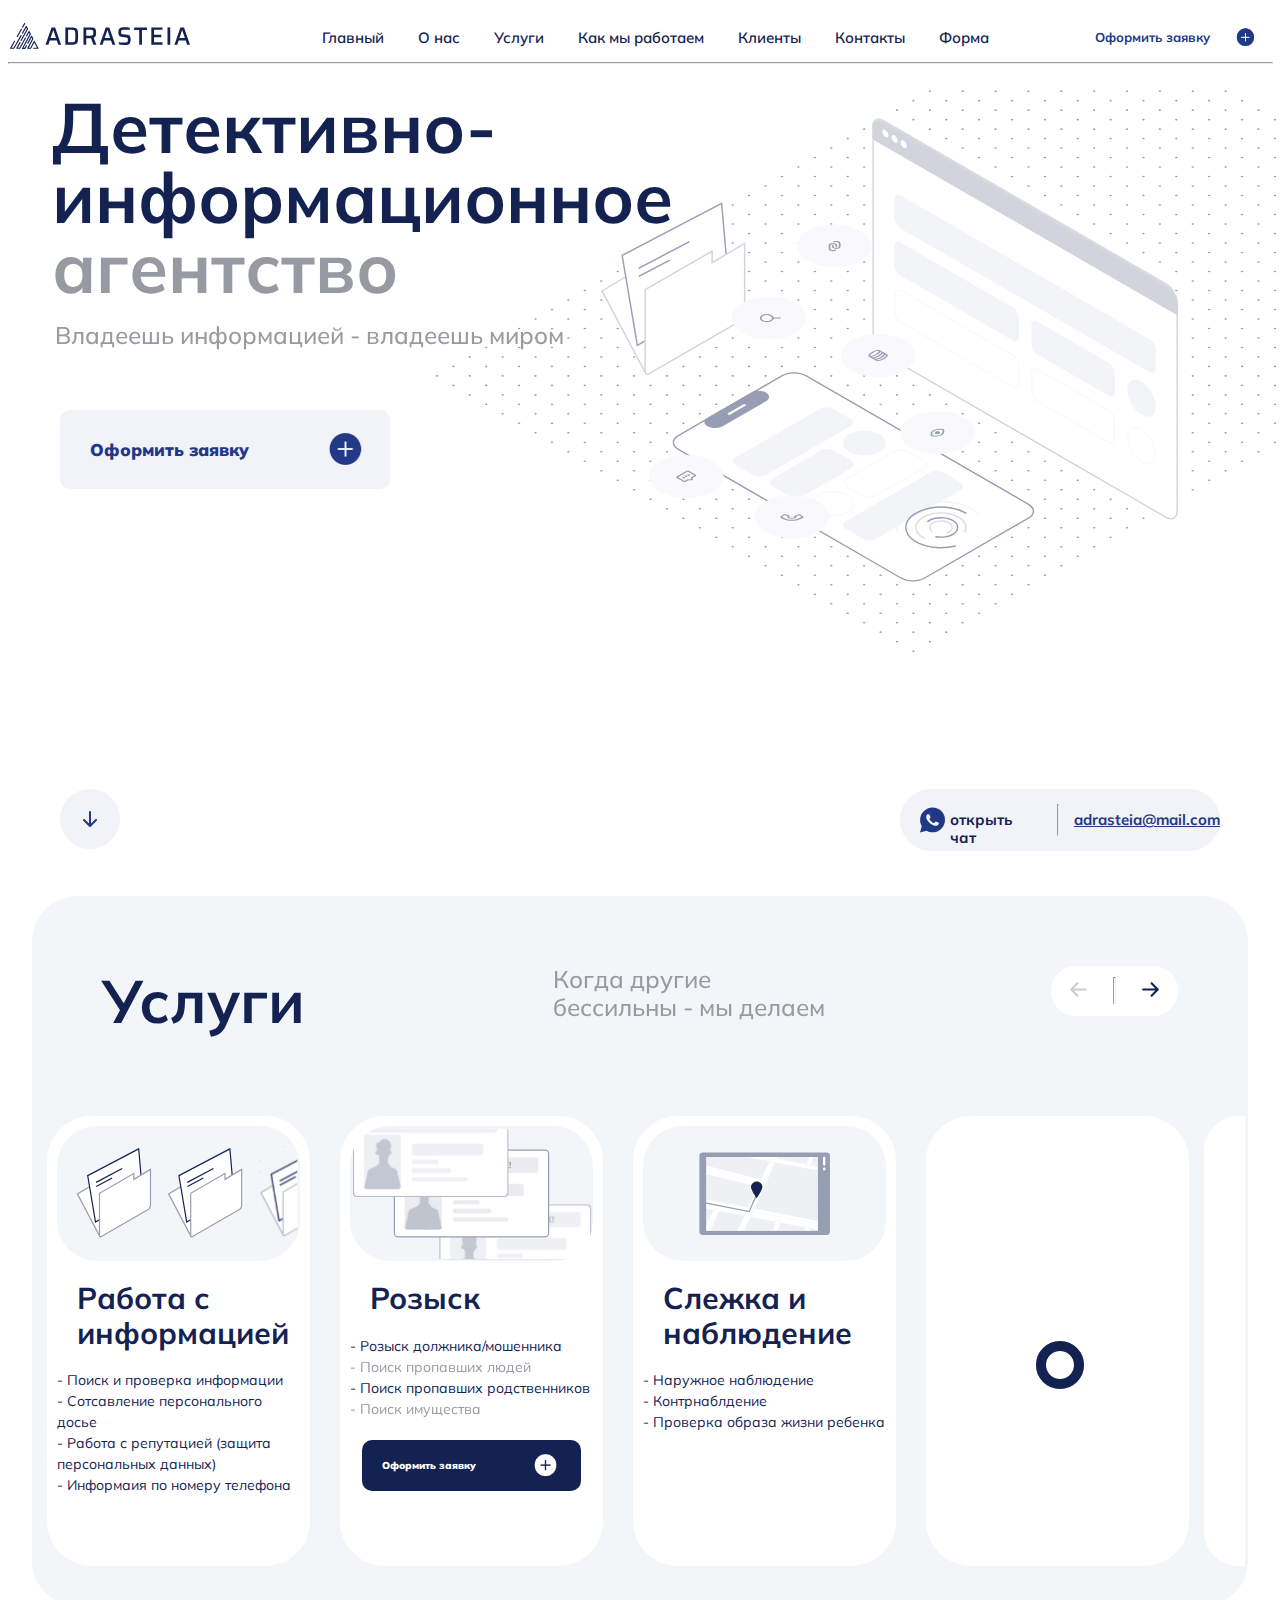
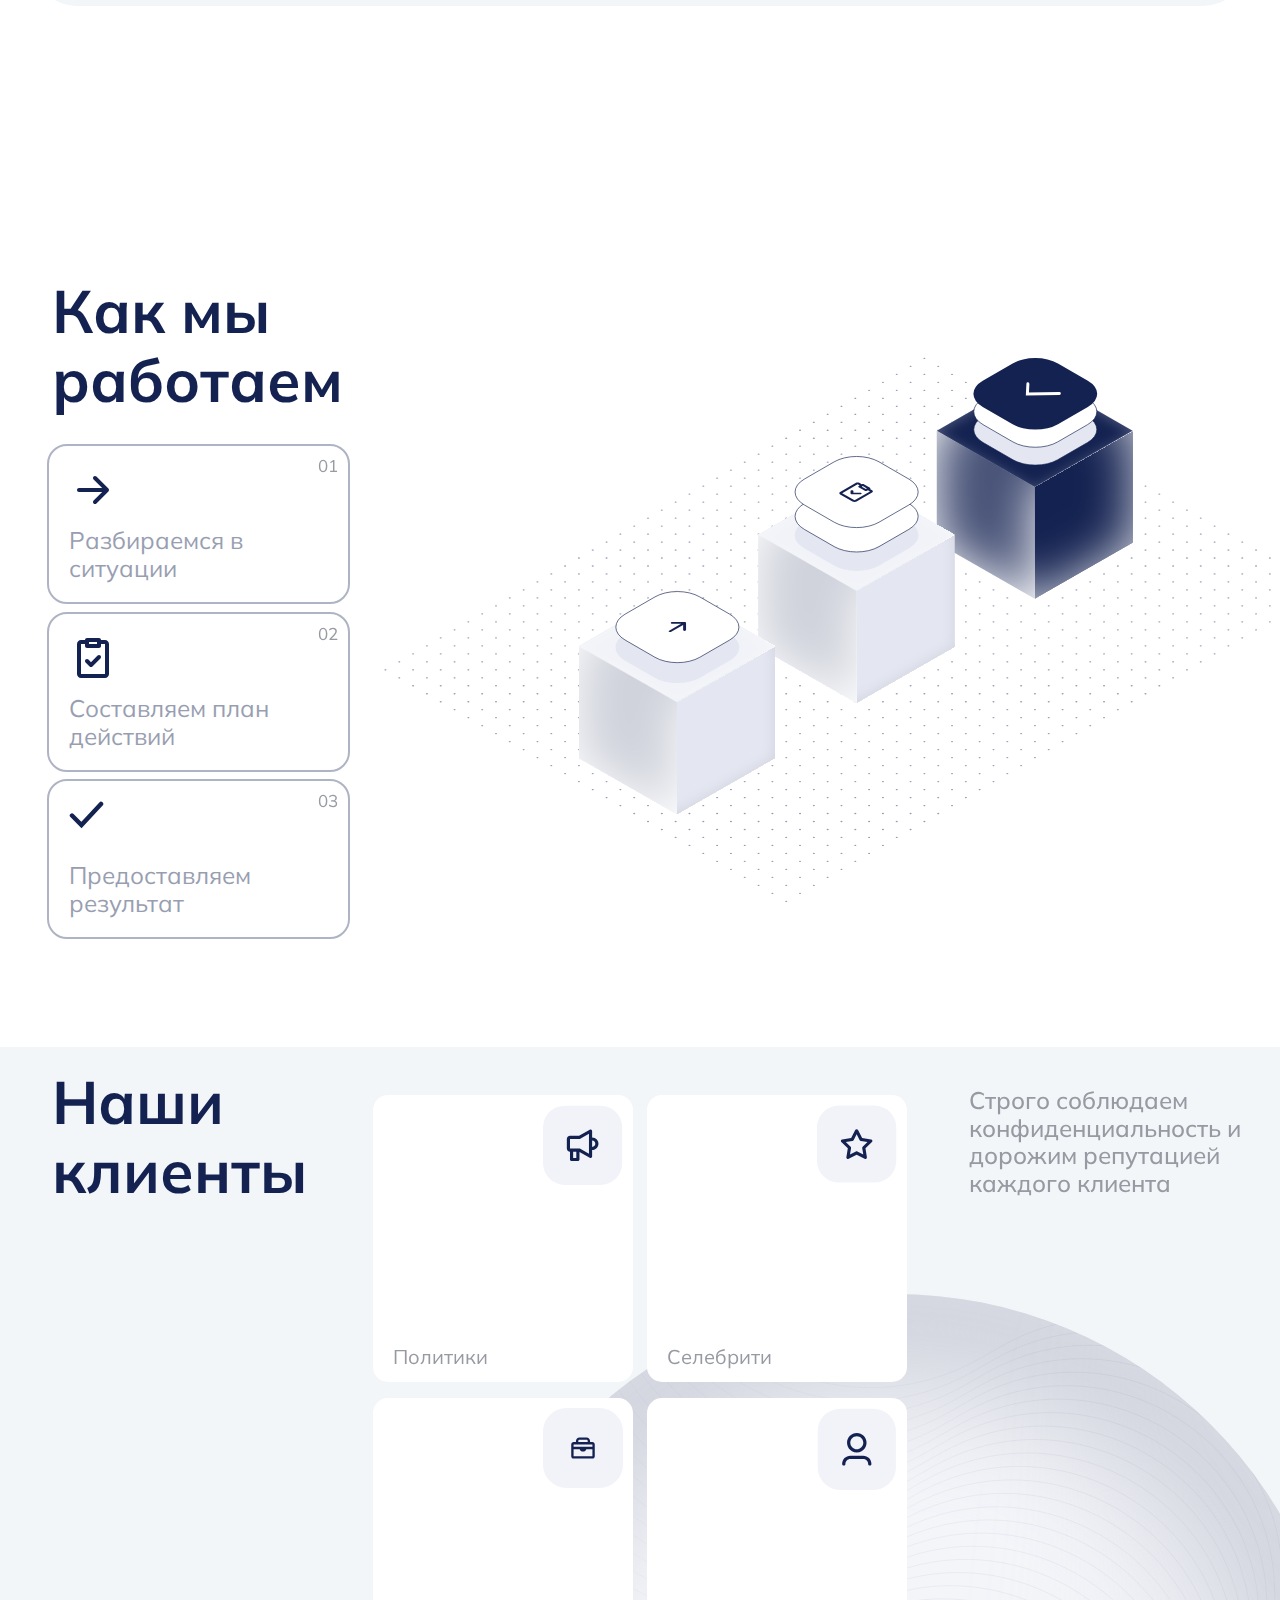
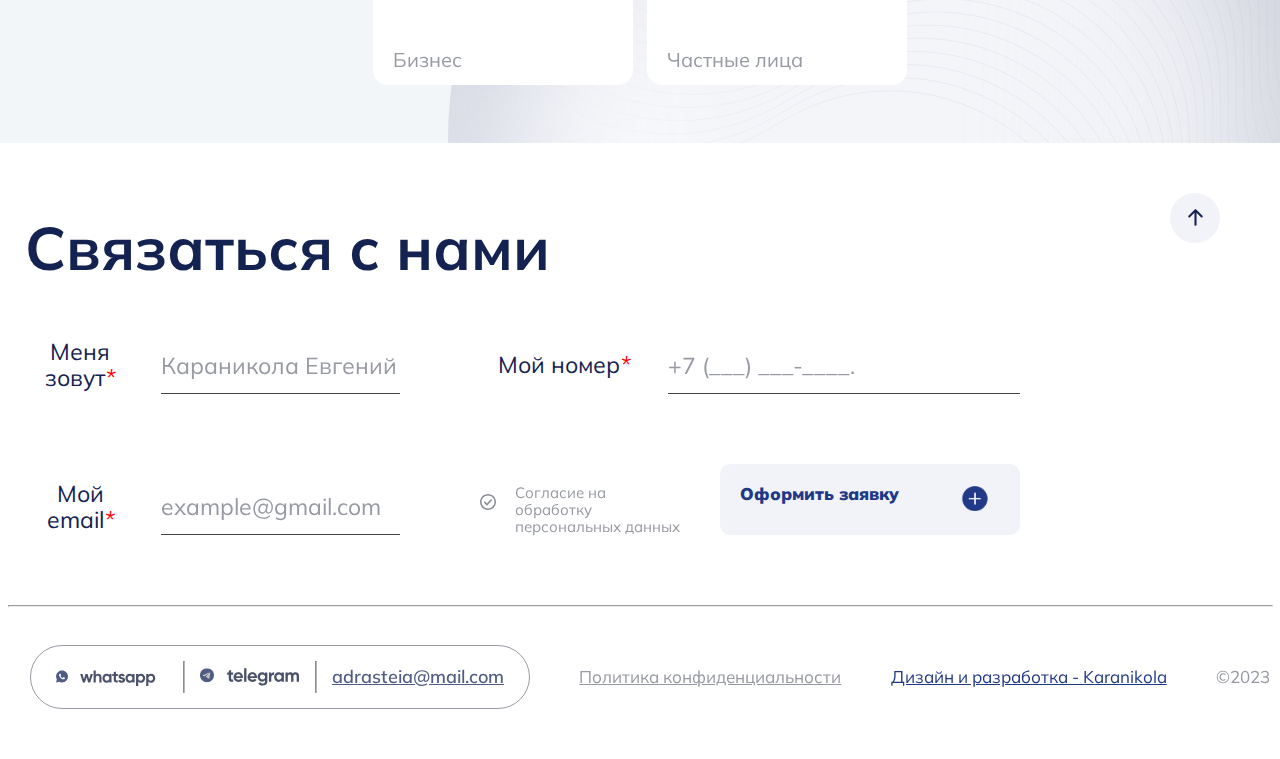
==== index.html @ 261d1d7c "Добавлена контрастность" ====
<!DOCTYPE html>
<html lang="ru">

<head>
    <meta charset="UTF-8">
    <meta name="viewport" content="width=device-width, initial-scale=1.0">
    <link rel="preconnect" href="https://fonts.googleapis.com">
    <link rel="preconnect" href="https://fonts.gstatic.com" crossorigin>
    <link href="https://fonts.googleapis.com/css2?family=Montserrat&family=Mulish:wght@200;400&display=swap"
        rel="stylesheet">
    <link rel="stylesheet" href="css/normalize.css">
    <link rel="stylesheet" href="css/style.css">
    <title>Document</title>
</head>

<body>
    <header id="start">
        <a href="#" class="logo-a sr-only" target="_blank"><img class="logo" src="/Images/Logotip.svg" alt="Logotip"> </a>
        <nav class="hede-href-displ">
            <a class="head-href" href="index.html">Главный</a>
            <a class="head-href" href="#Glavn">О нас</a>
            <a class="head-href" href="#Uslugi">Услуги</a>
            <a class="head-href" href="#How-work">Как мы работаем</a>
            <a class="head-href" href="#Clients">Клиенты</a>
            <a class="head-href" href="#Contact">Контакты</a>
            <a class="head-href" href="form.html">Форма</a>
        </nav>
        <button class="button-settings sr-only"> <img src="/Images/Settings.png" alt="Setting Button"> </button>
        <div class="div-button-set">
            <p class="text-button-set">Оформить заявку</p>
            <button class="button-font-nonebox-1-set sr-only"></button>
        </div>
    </header>
    <hr>
    <main>
        <section class="sect1" id="Glavn">
            <div class="wrapper">
                <h1>
                    <span class="blue-text">Детективно-информационное</span>
                    <span class="gray-text">агентство</span>
                </h1>
                <p class="text-p-head" id="sect1-p-head">Владеешь информацией - владеешь миром</p>
                <div class="div-button-Pc">
                    <p class="text-button-Pc">Оформить заявку</p>
                    <button class="button-font-nonebox-1-Pc"></button>
                </div>
            </div>

            <div class="bg-img-sect1">
                <img src="/Images/BG_Sect1.svg" alt="Background image for mobile">
            </div>

            <div class="div-button">
                <p class="text-button">Оформить заявку</p>
                <button class="button-font-nonebox-1"></button>
            </div>
            <div class="bottom-of-sect1">
                <nav>
                    <a class="arrow sr-only" href="#end"></a>
                </nav>

                <div class="whatsapp sr-only">
                    <img src="/Images/WhatsApp.svg" alt="WhatsApp">
                    <a href="#" class="chat">открыть чат</a>
                    <hr class="whatsapp-hr">
                    <a href="#" class="email">adrasteia@mail.com</a>
                </div>
            </div>
        </section>
        <section class="sect-uslugi" id="Uslugi">
            <div class="wrapper">
                <div class="all-uslugs">
                    <div class="uslugi-header">
                        <h2>Услуги</h2>
                        <p class="text-p-head uslug-text">Когда другие бессильны - мы делаем</p>
                        <div class="left-right-button">
                            <button class="sr-only">
                                <img src="/Images/arrow-left.svg" alt="Arrow for navigation">
                            </button>
                            <hr class="lr-hr">
                            <button class="sr-only">
                                <img src="/Images/arrow-right.svg" alt="Arrow for navigation">
                            </button>
                        </div>
                    </div>
                    <div class="uslug-buttons">
                        <button class="button-font">
                            Работа с информацией
                        </button>
                        <button class="button-font">
                            Розыск
                        </button>
                        <button class="button-font slezh">
                            Слежка и наблюдение
                        </button>
                        <button class="button-font razved">
                            Бизнес разведка
                        </button>
                    </div>
                    <ul class="uslugi-ul">
                        <li>
                            <div class="uslugi" id="uslug-inf">
                                <img class="uslugs-image-1" src="/Images/Work-with-inf.svg" alt="Information">
                                <h3>
                                    Работа с информацией
                                </h3>
                                <ul class="text-uslugi">
                                    <li>Поиск и проверка информации</li>
                                    <li>Сотсавление персонального досье</li>
                                    <li>Работа с репутацией (защита персональных данных)</li>
                                    <li>Информаия по номеру телефона</li>
                                </ul>
                                <div class="div-button-uslug">
                                    <p class="text-button-box">Оформить заявку</p>
                                    <button class="button-font-box"></button>
                                </div>
                            </div>
                        </li>
                        <li>
                            <div class="uslugi" id="uslug-roz">
                                <img class="uslugs-image-2" src="/Images/Rozisk.svg" alt="Rozisk">
                                <h3>
                                    Розыск
                                </h3>
                                <ul class="text-uslugi">
                                    <li>Розыск должника/мошенника</li>
                                    <li>Поиск пропавших людей</li>
                                    <li>Поиск пропавших родственников</li>
                                    <li>Поиск имущества</li>
                                </ul>
                                <div class="div-button-uslug">
                                    <p class="text-button-box">Оформить заявку</p>
                                    <button class="button-font-box"></button>
                                </div>
                            </div>
                        </li>
                        <li>
                            <div class="uslugi" id="uslug-slezh">
                                <img class="uslugs-image-3" src="/Images/Slezhka.svg" alt="Slezhka">
                                <h3>
                                    Слежка и наблюдение
                                </h3>
                                <ul class="text-uslugi">
                                    <li>Наружное наблюдение</li>
                                    <li>Контрнаблдение</li>
                                    <li>Проверка образа жизни ребенка</li>
                                </ul>
                                <div class="div-button-uslug">
                                    <p class="text-button-box">Оформить заявку</p>
                                    <button class="button-font-box sr-only"></button>
                                </div>
                            </div>
                        </li>
                        <li>
                            <div class="uslugi" id="uslug-business">
                                <span class="loader"></span>
                                <div class="business">
                                    <img class="uslugs-image-4" src="/Images/Razved.svg" alt="Razvedka">
                                    <h3>
                                        Бизнес разведка
                                    </h3>
                                    <ul class="text-uslugi">
                                        <li>Проверка контрагентов</li>
                                        <li>Досье на компанию</li>
                                        <li>Внештатная служба безопасности</li>
                                        <li>Корпоративное расследование</li>
                                    </ul>
                                    <div class="div-button-uslug">
                                        <p class="text-button-box">Оформить заявку</p>
                                        <button class="button-font-box sr-only"></button>
                                    </div>
                                </div>

                            </div>
                        </li>
                        <li>
                            <div>
                                <img class="zaglushka-uslugi" src="/Images/Заглушка_Услуги.png" alt="Zaglushka">
                            </div>
                        </li>
                    </ul>
                </div>
            </div>
        </section>
        <section class="sect-how-work" id="How-work">
            <div class="Pc-how-work">
                <h2>Как мы работаем</h2>
                <div class="spisok">
                    <ol>
                        <li>
                            <img class="how-work-images" src="/Images/Situation.svg" alt="First from How we work">
                            <img class="how-work-images-Pc" src="/Images/arrow-right-howwork.svg" alt="1">
                            <p class="how-work-text">Разбираемся в ситуации</p>
                            <p class="how-work-number">01</p>
                        </li>
                        <li>
                            <img class="how-work-images" src="/Images/Actions.svg" alt="Second from How we work">
                            <img class="how-work-images-Pc" src="/Images/clipboard-check.svg" alt="2">
                            <p class="how-work-text">Составляем план действий</p>
                            <p class="how-work-number">02</p>
                        </li>
                        <li>
                            <img class="how-work-images" src="/Images/Result.svg" alt="Third from How we work">
                            <img class="how-work-images-Pc" src="/Images/attachment.svg" alt="3">
                            <p class="how-work-text">Предоставляем результат</p>
                            <p class="how-work-number">03</p>
                        </li>
                    </ol>
                </div>
            </div>
            <img class="bg-sect-how-work" src="/Images/How-wrok-BG.svg" alt="Background for How we work">
        </section>
        <section class="sect" id="Clients">
            <div class="wrapper">
                <div class="all-clients">
                    <h2 class="Our_Clients">Наши клиенты</h2>
                    <p class="text-p-head" id="Our_Clients_p">Строго соблюдаем конфиденциальность и дорожим репутацией
                        каждого клиента</p>
                    <img id="right-bottom-img" src="/Images/Our_Clients_right-bottom.png" alt="Big half of circle">
                    <div class="container-blocks">
                        <div class="client" id="client1">
                            <p class="text-p-cl">Политики</p>
                            <img id="first" src="/Images/Politics.svg" alt="Politics">
                        </div>
                        <div class="client" id="client2">
                            <p class="text-p-cl">Селебрити</p>
                            <img id="third" src="/Images/Celebrity.svg" alt="Celebrity">
                        </div>
                        <div class="client" id="client3">
                            <p class="text-p-cl">Бизнес</p>
                            <img id="second" src="/Images/Business.svg" alt="Business">
                        </div>
                        <div class="client" id="client4">
                            <p class="text-p-cl">Частные лица</p>
                            <img id="fourth" src="/Images/People.svg" alt="People">
                        </div>
                    </div>
                </div>
            </div>
        </section>
        <section class="sect" id="Contact">
            <div class="wrapper">
                <div class="div-arrow-up">
                    <h2 class="svyaz">Связаться с нами</h2>
                    <nav>
                        <a class="arrow-up sr-only" href="#start"></a>
                    </nav>
                </div>
                <form class="forma-grid">
                    <div class="inp1">
                        <label for="name" class="input-i">Меня зовут<i>*</i></label>
                        <input placeholder="Караникола Евгений" name="name" required>
                    </div>
                    <div class="inp2">
                        <label for="email" class="input-i">Мой email<i>*</i></label>
                        <input placeholder="example@gmail.com" name="email" type="email" required>
                        
                    </div>
                    <div class="inp3">
                        <label for="number" class="input-i">Мой номер<i>*</i></label>
                        <input placeholder="+7 (___) ___-____." name="number" required>
                    </div>
                    <div class="div-button-2">
                        <p class="text-button">Оформить заявку</p>
                        <button class="button-font-nonebox-1 sr-only"></button>
                    </div>
                    <div class="div-button-2-Pc">
                        <p class="text-button-Pc-2">Оформить заявку</p>
                        <button class="button-font-nonebox-1-Pc-2 sr-only"></button>
                    </div>
                    <label class="text-agreement">
                        <input type="checkbox" name="Agreement" class="real-checkbox" onclick="document.querySelector('label.text-agreement p').style.color = (this.checked) ? 'rgba(20, 34, 81, 1)' : '';">
                        <span class="custom-checkbox sr-only"></span>
                        <p>Согласие на обработку персональных данных</p>
                    </label>
                </form>
            </div>
        </section>
    </main>
    <hr>
    <footer id="end">
        <div class="footer">
            <div class="contact-with-us">
                <a href="#" class="chat-footer sr-only"><img src="/Images/WhatsApp-footer.svg" alt="WhatsApp"></a>
                <hr class="whatsapp-hr">
                <a href="#" class="tg sr-only"><img src="/Images/Telegram-footer.svg" alt="Telegram"></a>
                <hr class="whatsapp-hr">
                <a href="#" class="email-footer">adrasteia@mail.com</a>
            </div>
            <a class="confidience" href="#">Политика конфиденциальности</a>
            <a class="design" href="grid.html">Дизайн и разработка - Karanikola</a>
            <a class="text-2023">©2023</a>
        </div>
    </footer>
</body>

</html>
---- css/style.css ----
* {
    margin: 0;
    padding: 0;
    /*outline: 1px solid red;*/
}

html {
    box-sizing: border-box;
}

*,
*::before,
*::after {
    box-sizing: inherit;
}

::selection {
    color: var(--gray-color);
    background: var(--light-blue-color);
  }

a:hover{
    color: var(--gray-color);
    transition: 0.3s;
}

a:focus{
    color: var(--light-blue-color);
    transition: 0.3s;
}


:root {
    font-size: 62.5%;
    --gray-color: #afb4c4;
    --blue-color: rgba(20, 34, 81, 1);
    --light-blue-color: rgba(33, 56, 135, 1);
}

body {
    font-family: 'Mulish', sans-serif;
    font-size: 1.5rem;
    color: var(--blue-color);
}

html, body { height: 100%;}

body > footer {
  position: sticky;
  top: 100vh;
}

.wrapper{
    margin: 0;
    padding: 0;
}

h1 {
    max-width: 600px;
    padding-left: 10px;
    text-align: left;
    line-height: 1;
}

h2 {
    display: block;
    max-width: 600px;
    padding: 20px 0 0 20px;
    text-align: left;
    font-size: 4rem;
}

h3 {
    display: block;
    margin: 20px 20px 20px 0;
    text-align: left;
    font-size: 2rem;
    max-width: 600px;
}

footer {
    padding: 20px 0 20px 0;
    text-align: left;
}

header {
    display: grid;
    grid-template-columns: 1fr 3fr 1fr;
    align-items: center;
    padding: 10px 0 10px 10px;
}

section {
    text-align: center;
    width: 100%;
}

hr {
    color: var(--gray-color);
    margin: 0.5em;

}

ol {
    margin: 2em;
}

ul {
    list-style-type: none;
}

.logo {
    position: relative;
    width: 8em;
}



.button-settings {
    display: flex;
    background-color: white;
    width: 60%;
    border: none;
    margin-left: auto;
    grid-area: 1/3/1/3;
    align-self: center;
}

.button-settings img {
    width: 25px;
}


.sect1 {
    display: block;
    flex-direction: column;
    padding-bottom: 3em;
}

.blue-text {
    font-size: 3.5rem;
    color: var(--blue-color);
    font-weight: bold;
    line-height: 1em;
}

.gray-text {
    font-size: 3.5rem;
    color: var(--gray-color);
    font-weight: bold;
    filter: contrast(0.5);
}

.text-p-head {
    text-align: left;
    margin: 15px 0px 15px 10px;
    color: var(--gray-color);
    font-size: 1.4rem;
    font-weight: 500;
    width: 90%;
    filter: contrast(0.5);
}

.bg-sect1 {
    display: block;
    position: relative;
    width: 100%;
    top: -80px;
    margin-left: auto;
    margin-right: auto;
}

.div-button {
    display: flex;
    background-color: rgba(33, 56, 135, 0.06);
    margin-left: auto;
    margin-right: auto;
    border-radius: 10px;
    width: 90%;
    box-shadow: 0px 6px 5px 1px #afb4c4;
}

.text-button {
    color: var(--light-blue-color);
    font-size: 1rem;
    font-weight: 900;
    padding: 20px;
    margin-right: auto;
}

.button-font-nonebox-1 {
    background-image: url(/Images/Plus-blue.png);
    width: 70px;
    border: none;
    background-repeat: no-repeat;
    background-position: center;
    background-size: 50%;
    background-color: rgba(30, 56, 135, 0);
}

.button-font-nonebox-1-Pc:hover{
    cursor: pointer;
}

.button-font-nonebox-1-Pc-2:hover{
    cursor: pointer;
}

div.all-uslugs {
    display: block;
    position: relative;
    background-color: rgba(243, 246, 249, 1);
    border-radius: 45px;
    width: 100%;
    padding: 0px 0 40px 0;
}

.uslug-buttons {
    display: flex;
    width: 100%;
}

.button-font {
    color: var(--light-blue-color);
    font-size: 1.5rem;
    padding: 10px 20px;
    font-weight: 900;
    background-color: rgba(33, 56, 135, 0.06);
    border-radius: 50px;
    margin: auto;
    border: 1px solid var(--gray-color);
}


div.uslugi {
    display: block;
    background-color: white;
    border-radius: 45px;
    padding: 10px 10px 30px 10px;
    margin-top: 30px;
    margin-left: auto;
    margin-right: auto;
    text-align: left;
    width: 90%;
    position: relative;
}

.business{
    opacity: 0;
    animation: ani 7s forwards;
    
}

@keyframes ani {
    50% {opacity: 0;}
    100% {opacity: 1;}
  } 

.loader {
    width: 48px;
    height: 48px;
    border:10px solid var(--gray-color);
    border-radius: 50%;
    position: absolute;
    right: 40%;
    top: 50%;
    transform:rotate(45deg);
    box-sizing: border-box;
    animation: ani2 5s forwards;
  }

  @keyframes ani2 {
    0% {opacity: 1;}
    100% {opacity: 0;}
  }
  .loader::before {
    content: "";
    position: absolute;
    box-sizing: border-box;
    inset:-10px;
    border-radius: 50%;
    border:10px solid var(--blue-color);
    animation: prixClipFix 2s infinite linear;
  }

  @keyframes prixClipFix {
      0%   {clip-path:polygon(50% 50%,0 0,0 0,0 0,0 0,0 0)}
      25%  {clip-path:polygon(50% 50%,0 0,100% 0,100% 0,100% 0,100% 0)}
      50%  {clip-path:polygon(50% 50%,0 0,100% 0,100% 100%,100% 100%,100% 100%)}
      75%  {clip-path:polygon(50% 50%,0 0,100% 0,100% 100%,0 100%,0 100%)}
      100% {clip-path:polygon(50% 50%,0 0,100% 0,100% 100%,0 100%,0 0)}
  }
    
.uslugs-image-1 {
    display: block;
    border-radius: 45px;
    width: 100%;
}

.text-uslugi li {
    list-style-type: none;
    /* Убираем маркеры у списка */
}

#uslug-roz .text-uslugi li:nth-child(even){
    color: var(--gray-color);
    filter: contrast(0.5);
}


.text-uslugi li:before {
    content: "- ";
    /* Добавляем в качестве маркера символ */
}

.text-uslugi {
    font-size: 1.4rem;
    line-height: 1.5;
    margin-bottom: 20px;
}

.div-button-uslug {
    display: flex;
    width: 90%;
    background-color: var(--blue-color);
    border-radius: 10px;
    margin-left: auto;
    margin-right: auto;
}

.text-button-box {
    color: white;
    font-size: 1rem;
    font-weight: 900;
    padding: 20px;
    margin-right: auto;
}

.button-font-box {
    background-image: url(/Images/Plus-white.png);
    width: 70px;
    border-radius: 20px;
    border: none;
    background-repeat: no-repeat;
    background-position: center;
    background-size: 50%;
    background-color: var(--blue-color);
}

.button-font-box:hover{
    cursor: pointer;
}

.spisok li {
    display: flex;
    padding: 20px;
    margin-left: auto;
    margin-right: auto;
    border: 2px solid var(--gray-color);
    border-radius: 10px;
    min-width: 50%;
    max-width: 100%;
    margin-bottom: 20px;
}

.how-work-images {
    width: 30%;
}

.how-work-text {
    font-size: 1.5rem;
    text-align: left;
    margin-left: 10%;
    margin-top: 5%;
    font-weight: 600;
}

.how-work-number {
    position: relative;
    color: var(--gray-color);
    font-size: 1.2rem;
    left: 7%;
    top: -15px;
    filter: contrast(0.5);
}

div.all-clients {
    display: block;
    position: relative;
    background-color: rgba(243, 246, 249, 1);
    border-radius: 45px;
    width: 100%;
}

#right-bottom-img {
    position: absolute;
    right: 0;
    bottom: 0;
    width: 50%;
    z-index: 0;
}

div.container-blocks {
    display: grid;
    grid-template-columns: repeat(2, 1fr);
    grid-template-rows: repeat(2, 1fr);
    place-items: center;
    padding-bottom: 10px;
}

div.client {
    display: block;
    position: relative;
    background-color: white;
    border-radius: 15px;
    padding: 10px;
    margin: 10px;
}

.client {
    width: 80%;
    height: 90%;
}

.text-p-cl {
    color: var(--gray-color);
    font-size: 1.4rem;
    font-weight: 900;
    text-align: left;
    margin-top: 5.5em;
    filter: contrast(0.5);
}

#first {
    position: absolute;
    top: 0;
    right: 0;
    padding: 5px;
    width: 55px;
}

#second {
    position: absolute;
    top: 0;
    right: 0;
    padding: 5px;
    width: 55px;
}

#third {
    position: absolute;
    top: 0;
    right: 0;
    padding: 5px;
    width: 55px;
}

#fourth {
    position: absolute;
    top: 0;
    right: 0;
    padding: 5px;
    width: 55px;
}

input {
    font-size: 1.7rem;
    background: transparent;
    border: none;
    border-bottom: 1px solid #444;
    width: 95%;
    margin-top: 30px;
}

.div-button-2 {
    display: flex;
    background-color: rgba(33, 56, 135, 0.06);
    margin-left: auto;
    margin-right: auto;
    border-radius: 10px;
    width: 90%;
    box-shadow: 0px 6px 5px 1px #afb4c4;
    margin-top: 20px;
}

.text-agreement {
    display: flex;
    text-align: left;
    font-size: 0.7em;
    color: var(--gray-color);
    margin: 20px;
    margin-right: auto;
    width: 50%;
    filter: contrast(0.5);
}

.real-checkbox {
    display: none;
}

.custom-checkbox {
    display: inline-block;
    width: 20px;
    height: 20px;
    padding-right: 25px;
    margin-top: 4px;
    background-image: url(/Images/Checkbox_gray.svg);
    background-repeat: no-repeat;
    background-size: 65%;
    cursor: pointer;
}

.custom-checkbox::before {
    content: '';
    display: inline-block;
    width: 20px;
    height: 20px;
    padding-right: 25px;
    background-image: url(/Images/Checkbox_blue.svg);
    background-repeat: no-repeat;
    background-size: 65%;
    transform: scale(0);
}

.real-checkbox:checked + .custom-checkbox::before {
    transform: scale(1);
}

.footer {
    display: flex;
    font-size: 0.6em;
    padding: 10px;
    justify-content: space-between;
    width: 100%;
}

.confidience {
    color: var(--gray-color);
    filter: contrast(0.5);
}

.confidience:hover{
    color: var(--blue-color);
}

.design {
    color: var(--light-blue-color);
}

.text-2023 {
    position: static;
    right: auto;
    color: var(--gray-color);
    filter: contrast(0.5);
}

.form {
    display: block;
    width: 400px;
    padding: 10px 30px;
    width: 100%;
}

input[name="email"]::-webkit-input-placeholder {
    color: var(--blue-color);
}


@media (max-width: 1050px) {
    body {
        margin-left: auto;
        margin-right: auto;
        justify-content: center;
        
        min-width: 320px;
    }

    header{
        margin-top: 10px;
    }

    .logo-a{
        position: absolute;
    }

    #sect1-p-head{
        display: block;
        width: 200px;
    }

    .bg-img-sect1 img{
        background-repeat: no-repeat;
        width: 100%;
    }

    .div-button{
        margin-top: 0px;
    }

    .div-button-Pc {
        display: none;
    }

    .hede-href-displ {
        display: none;
    }

    #uslug-roz {
        display: none;
    }

    #uslug-slezh {
        display: none;
    }

    #uslug-business {
        display: none;
    }

    .slezh {
        display: none;
    }

    .razved {
        display: none;
    }

    .bg-sect1-PC {
        display: none;
    }

    .sr-only {
        position: absolute;
        width: 1px;
        height: 1px;
        padding: 0;
        margin: -1px;
        overflow: hidden;
        clip: rect(0, 0, 0, 0);
        white-space: nowrap;
        border-width: 0;
    }

    .div-button-set {
        display: none;
    }


    .div-arrow {
        display: none;
    }

    .whatsapp {
        display: none;
    }

    .left-right-button {
        display: none;
    }

    .zaglushka-uslugi {
        display: none;
    }

    .how-work-images-Pc {
        display: none;
    }

    .bg-sect-how-work {
        display: none;
    }

    .right-bottom-img-Pc {
        display: none;
    }

    .input-i {
        display: none;
    }

    .div-button-2-Pc {
        display: none;
    }

    .arrow-up {
        display: none;
    }

    .contact-with-us {
        display: none;
    }
}

@media (min-width:1050px) and (max-width:1550px) {

    /* Первая секция */

    .logo {
        width: 12em;
        justify-content: start;
    }

    .hede-href-displ {
        margin-right: auto;
        margin-left: auto;
    }

    .head-href {
        grid-area: 1/ 2/ 1/2;
        color: var(--blue-color);
        margin-left: 2em;
        text-decoration: none;
        font-size: 1.5rem;
        font-weight: 600;
    }

    .div-button-set {
        display: flex;
        border-radius: 10px;
        justify-content: end;
    }

    .button-font-nonebox-1-set {
        background-image: url(/Images/Plus-blue.png);
        width: 50px;
        border: none;
        background-repeat: no-repeat;
        background-position: center;
        background-size: 50%;
        background-color: rgba(30, 56, 135, 0);
    }

    .button-font-nonebox-1-set:hover{
        cursor: pointer;
    }

    .text-button-set {
        color: var(--light-blue-color);
        font-size: 1.3rem;
        font-weight: 700;
        padding: 10px;
    }

    .button-settings {
        display: none;
    }

    .whatsapp-hr {
        margin: 1em 0 2em 0;
    }

    .blue-text {
        font-size: 7rem;
    }

    .gray-text {
        font-size: 7rem;
    }

    .text-p-head {
        font-size: 2.4rem;
        padding-left: 45px;
        grid-area: 2/1/2/1;
    }

    .bg-sect1 {
        display: none;
    }

    .bg-img-sect1 img{
        display: none;
    }

    header {
        padding: 20px 10px 0 10px;
    }

    .sect1 {
        display: flex;
        text-align: left;
        background-image: url(/Images/BG_Sect1_PC.svg);
        background-size: 85%;
        background-position: 100% -80px;
        background-repeat: no-repeat;
    }

    h1 {
        padding-left: 52px;
    }

    .div-button {
        display: none;
    }

    .bg-sect1-PC {
        position: absolute;
        width: 80%;
        right: 0;
        top: -20px;
    }

    .div-button-Pc {
        width: 330px;
        margin-left: 4em;
        box-shadow: none;
        display: flex;
        background-color: rgba(33, 56, 135, 0.06);
        margin-right: auto;
        border-radius: 10px;
        margin-top: 60px;
    }

    .button-font-nonebox-1-Pc {
        width: 90px;
        background-image: url(/Images/Plus-blue.png);
        border: none;
        background-repeat: no-repeat;
        background-position: center;
        background-size: 50%;
        background-color: rgba(30, 56, 135, 0);
    }

    .text-button-Pc {
        font-size: 1.7rem;
        padding: 30px;
        color: var(--light-blue-color);
        font-weight: 900;
        margin-right: auto;
    }

    .arrow {
        display: flex;
        background-image: url("/Images/arrow.svg");
        background-color: rgba(33, 56, 135, 0.06);
        border-radius: 50px;
        width: 3%;
        background-repeat: no-repeat;
        background-position: center;
        padding: 30px;
        border: none;
        margin-left: 60px;
    }

    .whatsapp {
        display: flex;
        width: 320px;
        background-color: rgba(33, 56, 135, 0.06);
        border-radius: 50px;
        margin-right: 60px;
    }

    .whatsapp img {
        width: 25px;
        margin: 5px 5px 5px 20px;
    }

    .chat {
        font-size: 1.5rem;
        font-weight: 700;
        color: var(--blue-color);
        text-decoration: none;
        margin-top: 22px;
    }

    .whatsapp-hr {
        width: 0.2px;
        height: 30px;
        margin: 15px;
        color: var(--gray-color);
    }

    .email {
        font-size: 1.5rem;
        font-weight: 700;
        color: var(--light-blue-color);
        margin-top: 22px;
    }

    .bottom-of-sect1 {
        display: flex;
        justify-content: space-between;
        margin-top: 300px;
    }


    /* Секция Усулги */

    h2 {
        font-size: 6rem;
        text-align: left;
    }

    .svyaz{
        padding-left: 25px;
    }

    .sect-uslugi {
        width: 95%;
        margin-left: auto;
        margin-right: auto;
    }

    .uslug-buttons {
        display: none;
    }

    .uslugi-header {
        display: flex;
        margin-left: 50px;
        margin-right: 50px;
        padding: 50px 0 50px 0;
    }

    .left-right-button {
        display: flex;
        background-color: white;
        border-radius: 80px;
        justify-content: space-between;
        margin: 20px;
    }

    .lr-hr {
        position: relative;
        width: 0.2px;
        height: 25px;
        top: 3px;
    }

    .left-right-button button {
        border: none;
        background-color: white;
        border-radius: 80px;
        padding: 0 15px 0 15px;
    }

    .left-right-button button img {
        width: 25px;
    }

    .uslug-text {
        margin-top: 20px;
        margin-left: auto;
        margin-right: auto;
        width: 320px;
    }

    .uslugi-ul {
        display: flex;
    }


    #uslug-inf .div-button-uslug {
        display: none;
    }

    #uslug-slezh .div-button-uslug {
        display: none;
    }

    #uslug-business .div-button-uslug {
        display: none;
    }

    div.uslugi {
        height: 450px;
    }

    h3 {
        font-size: 3rem;
        margin: 20px;
    }

    .uslugs-image-1 {
        display: block;
        width: 100%;
        border-radius: 40px;
    }

    .uslugs-image-2 {
        display: block;
        width: 100%;
        border-radius: 40px;
    }

    .uslugs-image-3 {
        display: block;
        width: 100%;
        border-radius: 40px;
    }

    .uslugs-image-4 {
        display: block;
        width: 100%;
        border-radius: 40px;
    }

    .zaglushka-uslugi {
        height: 450px;
        position: relative;
        top: 30px;
        margin-right: 3px;
    }

    .sect-how-work {
        display: flex;
        margin-top: 250px;
        margin-bottom: 100px;
    }

    .how-work-images {
        display: none;
    }

    .spisok li {
        display: grid;
        grid-template-columns: 7fr 1fr;
        grid-template-rows: repeat(2, 1fr);
        width: 90%;
        margin: 0 0 0.5em 0;
        height: 160px;
        border-radius: 20px;
    }

    .bg-sect-how-work {
        width: 70%;
        margin-top: 50px;
        grid-area: 1 / 1 / 1 / 1;
    }

    .how-work-text {
        grid-area: 2 / 1 / -1 / -1;
        margin-left: 0;
        color: rgba(152, 158, 177, 1);
        font-size: 2.4rem;
        font-weight: normal;
    }

    .how-work-number {
        grid-area: 1 / 2 / 1 / 2;
        left: 50%;
        top: -10px;
        font-size: 1.7rem;
    }

    .Pc-how-work {
        display: block;
        width: 30%;
        margin-left: 32px;
    }

    ol {
        margin: 2em 0 0 1em;
    }

    /* Наши клиенты */

    div.all-clients {
        display: grid;
        grid-template-columns: 2fr 0fr 3fr 0fr 2fr;
        grid-template-rows: 1fr 2fr;
        border-radius: 0;
        background-image: url(/Images/graphic.svg);
        background-repeat: no-repeat;
        background-size: 65%;
        background-position: right 0 bottom 0;
    }

    .Our_Clients {
        grid-area: 1 / 1 / 1 / 1;
        margin-left: 32px;
    }

    .container-blocks {
        margin-top: 40px;
        margin-bottom: 40px;
        grid-area: 1 / 3 / -1 / 3;
    }

    #Our_Clients_p {
        grid-area: 1 / 5 / 1 / 5;
        margin-right: 52px;
        margin-top: 40px;
    }

    .client {
        height: 95%;
        width: 95%;
        margin-top: 50px;
    }

    #first {
        padding: 10px;
        width: 100px;
    }

    #second {
        padding: 10px;
        width: 100px;
    }

    #third {
        padding: 10px;
        width: 100px;
    }

    #fourth {
        padding: 10px;
        width: 100px;
    }

    .text-p-cl {
        font-size: 2rem;
        font-weight: normal;
        margin-top: 240px;
        margin-left: 10px;
    }

    #right-bottom-img {
        display: none;
    }

    /* Связаться с нами */

    .div-arrow-up {
        display: flex;
        justify-content: space-between;
        margin-top: 50px;
    }

    .arrow-up {
        display: flex;
        background-image: url("/Images/arrow-up.svg");
        background-color: rgba(33, 56, 135, 0.06);
        background-size: 50%;
        border-radius: 70px;
        background-repeat: no-repeat;
        background-position: center;
        width: 50px;
        height: 50px;
        border: none;
        margin-right: 60px;
        align-self: center;
    }

    .forma-grid {
        display: grid;
        grid-template-columns: 2fr 1fr 1fr 1fr;
        grid-template-rows: repeat(2, 1fr);
        margin-top: 30px;
        margin-bottom: 70px;
        gap: 60px;
    }

    .div-button-2-Pc {
        display: flex;
        grid-area: 2 / 3 / 2 / 3;
        width: 300px;
        background-color: rgba(33, 56, 135, 0.06);
        border-radius: 10px;
        margin-top: 10px;
    }

    .button-font-nonebox-1-Pc-2 {
        width: 90px;
        background-image: url(/Images/Plus-blue.png);
        border: none;
        background-repeat: no-repeat;
        background-position: center;
        background-size: 40%;
        background-color: rgba(30, 56, 135, 0);
    }

    .text-button-Pc-2 {
        font-size: 1.7rem;
        padding: 20px;
        color: var(--light-blue-color);
        font-weight: 900;
        margin-right: auto;
    }

    .div-button-2 {
        display: none;
    }

    .text-agreement {
        font-size: 1.5rem;
        width: 100%;
        margin-top: 30px;
        margin-bottom: 0;
        grid-area: 2 / 2 / 2 / 2;
    }

    input {
        margin-left: 30px;
    }

    input[name="email"]::-webkit-input-placeholder {
        color: var(--gray-color);
        font-size: 2.3rem;
        filter: contrast(0.5);
    }

    .input-i i{
        color: red;
        font-size: 2.3rem;
    }

    input[name="name"]::-webkit-input-placeholder {
        color: var(--gray-color);
        font-size: 2.3rem;
        filter: contrast(0.5);
    }

    input[name="number"]::-webkit-input-placeholder {
        color: var(--gray-color);
        font-size: 2.3rem;
        filter: contrast(0.5);
    }

    .inp1 {
        display: flex;
    }

    .inp2 {
        display: flex;
        grid-area: 2 / 1 / 2 / 1;
    }

    .inp3 {
        display: flex;
        grid-area: 1 / 2 / 1 / 4;
    }

    .input-i {
        font-size: 2.3rem;
        color: var(--blue-color);
        align-self: center;
        width: 40%;
        padding-top: 25px;
        margin-left: 30px;
    }

    .custom-checkbox {
        margin-top: 10px;
        margin-right: 10px;
    }

    .contact-with-us {
        display: flex;
        width: 500px;
        border: 1px solid var(--gray-color);
        border-radius: 50px;
        margin-left: 20px;
        font-size: 2.5rem;
        align-items: center;
        filter: contrast(0.5);
    }

    .contact-with-us img {
        width: 100px;
    }

    .chat-footer {
        width: 150px;
        padding-left: 25px;
    }

    .email-footer {
        font-size: 1.8rem;
        font-weight: 600;
        color: var(--light-blue-color);
        padding-right: 25px;
        align-self: center;
    }

    .footer {
        align-items: center;
        padding-bottom: 30px;
    }

    .confidience {
        font-size: 1.7rem;
    }

    .design {
        font-size: 1.7rem;
    }

    .text-2023 {
        font-size: 1.7rem;
    }
}

@media (min-width:1550px) {
    /* Первая секция */

    .logo {
        width: 15em;
        justify-content: start;
        margin: 20px;
    }

    .hede-href-displ {
        margin-right: auto;
        margin-left: auto;
    }

    .head-href {
        grid-area: 1/ 2/ 1/2;
        color: var(--blue-color);
        margin-left: 2em;
        text-decoration: none;
        font-size: 1.8rem;
        font-weight: 600;
    }

    .div-button-set {
        display: flex;
        justify-content: end;
    }

    .button-font-nonebox-1-set {
        background-image: url(/Images/Plus-blue.png);
        width: 80px;
        border: none;
        background-repeat: no-repeat;
        background-position: center;
        background-size: 50%;
        background-color: rgba(30, 56, 135, 0);
        background-position: 5%;
    }

    .text-button-set {
        color: var(--light-blue-color);
        font-size: 1.5rem;
        font-weight: 700;
        padding: 10px;
    }

    .button-settings {
        display: none;
    }

    .whatsapp-hr {
        margin: 1em 0 2em 0;
    }

    .blue-text {
        font-size: 10rem;
    }

    .gray-text {
        font-size: 10rem;
    }

    .text-p-head {
        font-size: 2.4rem;
        padding-left: 45px;
        grid-area: 2/1/2/1;
    }

    .bg-sect1 {
        display: none;
    }

    .bg-img-sect1 img{
        display: none;
    }

    header {
        padding: 20px 10px 0 10px;
    }

    .sect1 {
        display: flex;
        text-align: left;
        background-image: url(/Images/BG_Sect1_PC.svg);
        background-size: 80%;
        background-position: 100% -100px;
        background-repeat: no-repeat;
    }

    h1 {
        padding-left: 52px;
    }

    .svyaz{
        padding-left: 25px;
    }

    .div-button {
        display: none;
    }

    .bg-sect1-PC {
        position: absolute;
        width: 80%;
        right: 0;
        top: -20px;
    }

    .div-button-Pc {
        width: 360px;
        margin-left: 4em;
        box-shadow: none;
        display: flex;
        background-color: rgba(33, 56, 135, 0.06);
        margin-right: auto;
        border-radius: 10px;
        margin-top: 60px;
    }

    .button-font-nonebox-1-Pc {
        width: 90px;
        background-image: url(/Images/Plus-blue.png);
        border: none;
        background-repeat: no-repeat;
        background-position: center;
        background-size: 50%;
        background-color: rgba(30, 56, 135, 0);
    }

    .text-button-Pc {
        font-size: 2.4rem;
        padding: 30px;
        color: var(--light-blue-color);
        font-weight: 900;
        margin-right: auto;
    }

    .arrow {
        display: flex;
        background-image: url("/Images/arrow.svg");
        background-color: rgba(33, 56, 135, 0.06);
        border-radius: 50px;
        width: 3%;
        background-repeat: no-repeat;
        background-position: center;
        padding: 30px;
        border: none;
        margin-left: 60px;
    }

    .whatsapp {
        display: flex;
        width: 420px;
        background-color: rgba(33, 56, 135, 0.06);
        border-radius: 50px;
        margin-right: 60px;
    }

    .whatsapp img {
        width: 25px;
        margin: 5px 5px 5px 20px;
    }

    .chat {
        font-size: 2rem;
        font-weight: 700;
        color: var(--blue-color);
        text-decoration: none;
        margin-top: 22px;
    }

    .whatsapp-hr {
        width: 0.2px;
        height: 30px;
        margin: 15px;
        color: var(--gray-color);
    }

    .email {
        font-size: 2rem;
        font-weight: 700;
        color: var(--light-blue-color);
        margin-top: 22px;
    }

    .bottom-of-sect1 {
        display: flex;
        justify-content: space-between;
        margin-top: 500px;
    }


    /* Секция Усулги */

    h2 {
        font-size: 9.4rem;
        text-align: left;
        max-width: none;
    }

    .sect-uslugi {
        width: 95%;
        margin-left: auto;
        margin-right: auto;
    }

    .uslug-buttons {
        display: none;
    }

    .uslugi-header {
        display: flex;
        margin-left: 50px;
        margin-right: 50px;
        padding: 50px 0 50px 0;
    }

    .left-right-button {
        display: flex;
        background-color: white;
        border-radius: 100px;
        width: 169px;
        justify-content: space-between;
        margin: 27px;
    }

    .lr-hr {
        position: relative;
        width: 0.2px;
        height: 30px;
        top: 13px;
    }

    .left-right-button button {
        border: none;
        background-color: white;
        border-radius: 100px;
        padding: 0 15px 0 15px;
    }

    .left-right-button button img {
        width: 35px;
    }

    .uslug-text {
        font-size: 3rem;
        margin-top: 20px;
        margin-left: auto;
        margin-right: auto;
        width: 400px;
    }

    .uslugi-ul {
        display: flex;
        margin-left: 20px;
        justify-content: space-between;
    }

    .uslugs-image-1 {
        display: block;
        width: 100%;
        border-radius: 40px;
    }

    .uslugs-image-2 {
        display: block;
        width: 100%;
        border-radius: 40px;
    }

    .uslugs-image-3 {
        display: block;
        width: 100%;
        border-radius: 40px;
    }

    .uslugs-image-4 {
        display: block;
        width: 100%;
        border-radius: 40px;
    }

    .zaglushka-uslugi {
        height: 450px;
        position: relative;
        top: 30px;
        margin-right: 3px;
    }

    #uslug-inf .div-button-uslug {
        display: none;
    }

    #uslug-slezh .div-button-uslug {
        display: none;
    }

    #uslug-business .div-button-uslug {
        display: none;
    }

    div.uslugi {
        width: 95%;
    }

    h3 {
        font-size: 3.4rem;
        margin: 20px;
    }

    .text-uslugi{
        font-size: 1.7rem;
    }

    .div-button-uslug{
        padding: 5px;
    }

    .text-button-box{
        font-size: 2rem;
    }

    .button-font-box{
        width: 90px;
    }

    /* Как мы работаем */

    .sect-how-work {
        display: flex;
        margin-top: 150px;
        margin-bottom: 100px;
    }

    .how-work-images {
        display: none;
    }

    .spisok li {
        display: grid;
        grid-template-columns: 7fr 1fr;
        grid-template-rows: repeat(2, 1fr);
        width: 90%;
        margin: 0 0 0.5em 0;
        height: 160px;
        border-radius: 20px;
    }

    .bg-sect-how-work {
        width: 70%;
        margin-top: 50px;
        grid-area: 1 / 1 / 1 / 1;
    }

    .how-work-text {
        grid-area: 2 / 1 / -1 / -1;
        margin-left: 0;
        color: rgba(152, 158, 177, 1);
        font-size: 3rem;
        font-weight: normal;
    }

    .how-work-number {
        grid-area: 1 / 2 / 1 / 2;
        left: 50%;
        top: -10px;
        font-size: 2rem;
    }

    .Pc-how-work {
        display: block;
        width: 30%;
        margin-left: 32px;
    }

    ol {
        margin: 2em 0 0 1em;
    }

    /* Наши клиенты */

    div.all-clients {
        display: grid;
        grid-template-columns: 2fr 0fr 4fr 0fr 2fr;
        grid-template-rows: 1fr 2fr;
        border-radius: 0;
        background-image: url(/Images/graphic.svg);
        background-repeat: no-repeat;
        background-size: 65%;
        background-position: right 0 bottom 0;
    }

    .Our_Clients {
        grid-area: 1 / 1 / 1 / 1;
        margin-left: 32px;
        margin-top: 50px;
        margin-bottom: 50px;
    }

    .container-blocks {
        margin-top: 90px;
        margin-bottom: 40px;
        grid-area: 1 / 3 / -1 / 3;
    }

    #Our_Clients_p {
        grid-area: 1 / 5 / 1 / 5;
        margin-right: 52px;
        margin-top: 90px;
        font-size: 3.4rem;
    }

    div.client{
        border-radius: 30px;
    }

    .client {
        height: 95%;
        width: 90%;
        margin-top: 50px;
    }

    #first {
        padding: 10px;
        margin: 20px;
        width: 140px;
    }

    #second {
        padding: 10px;
        margin: 20px;
        width: 140px;
    }

    #third {
        padding: 10px;
        margin: 20px;
        width: 140px;
    }

    #fourth {
        padding: 10px;
        margin: 20px;
        width: 140px;
    }

    .text-p-cl {
        font-size: 3.4rem;
        font-weight: normal;
        margin-top: 320px;
        margin-left: 50px;
    }

    #right-bottom-img {
        display: none;
    }

    /* Связаться с нами */

    .div-arrow-up {
        display: flex;
        justify-content: space-between;
        margin-top: 50px;
    }

    .arrow-up {
        display: flex;
        background-image: url("/Images/arrow-up.svg");
        background-color: rgba(33, 56, 135, 0.06);
        background-size: 50%;
        border-radius: 70px;
        background-repeat: no-repeat;
        background-position: center;
        width: 50px;
        height: 50px;
        border: none;
        margin-right: 60px;
        align-self: center;
    }

    .forma-grid {
        display: grid;
        grid-template-columns: 2fr 1fr 1fr 1fr;
        grid-template-rows: repeat(2, 1fr);
        margin-top: 30px;
        margin-bottom: 70px;
        gap: 60px;
    }

    .div-button-2-Pc {
        display: flex;
        grid-area: 2 / 3 / 2 / 3;
        width: 360px;
        background-color: rgba(33, 56, 135, 0.06);
        border-radius: 10px;
        margin-top: 10px;

    }

    .button-font-nonebox-1-Pc-2 {
        width: 90px;
        background-image: url(/Images/Plus-blue.png);
        border: none;
        background-repeat: no-repeat;
        background-position: center;
        background-size: 40%;
        background-color: rgba(30, 56, 135, 0);
    }

    .text-button-Pc-2 {
        font-size: 2.4rem;
        padding: 20px;
        color: var(--light-blue-color);
        font-weight: 900;
        margin-right: auto;
        align-self: center;
    }

    .div-button-2 {
        display: none;
    }

    .text-agreement {
        font-size: 1.8rem;
        width: 100%;
        margin-top: 30px;
        margin-bottom: 0;
        grid-area: 2 / 2 / 2 / 2;
    }

    input {
        margin-left: 30px;
    }

    input[name="email"]::-webkit-input-placeholder {
        color: var(--gray-color);
        font-size: 3.4rem;
        filter: contrast(0.5);
    }

    input[name="name"]::-webkit-input-placeholder {
        color: var(--gray-color);
        font-size: 3.4rem;
        filter: contrast(0.5);
    }

    input[name="number"]::-webkit-input-placeholder {
        color: var(--gray-color);
        font-size: 3.4rem;
        filter: contrast(0.5);
    }

    .inp1 {
        display: flex;
    }

    .inp2 {
        display: flex;
        grid-area: 2 / 1 / 2 / 1;
    }

    .inp3 {
        display: flex;
        grid-area: 1 / 2 / 1 / 4;
    }

   
    .input-i {
        font-size: 2.3rem;
        color: var(--blue-color);
        align-self: center;
        width: 40%;
        padding-top: 25px;
        margin-left: 30px;
    }

    .input-i i{
        color: red;
        font-size: 2.3rem;
    }

    .custom-checkbox {
        margin-top: 10px;
        margin-right: 10px;
    }

    .contact-with-us {
        display: flex;
        width: 700px;
        border: 1px solid var(--gray-color);
        border-radius: 50px;
        margin-left: 20px;
        font-size: 2.5rem;
        align-items: center;
    }

    .contact-with-us img {
        width: 150px;
    }

    .chat-footer {
        width: 200px;
        padding-left: 25px;
    }

    .email-footer {
        font-size: 3rem;
        font-weight: 600;
        color: var(--light-blue-color);
        padding-right: 25px;
        align-self: center;
    }

    .confidience {
        font-size: 2rem;
    }

    .design {
        font-size: 2rem;
    }

    .text-2023 {
        font-size: 2rem;
    }


}
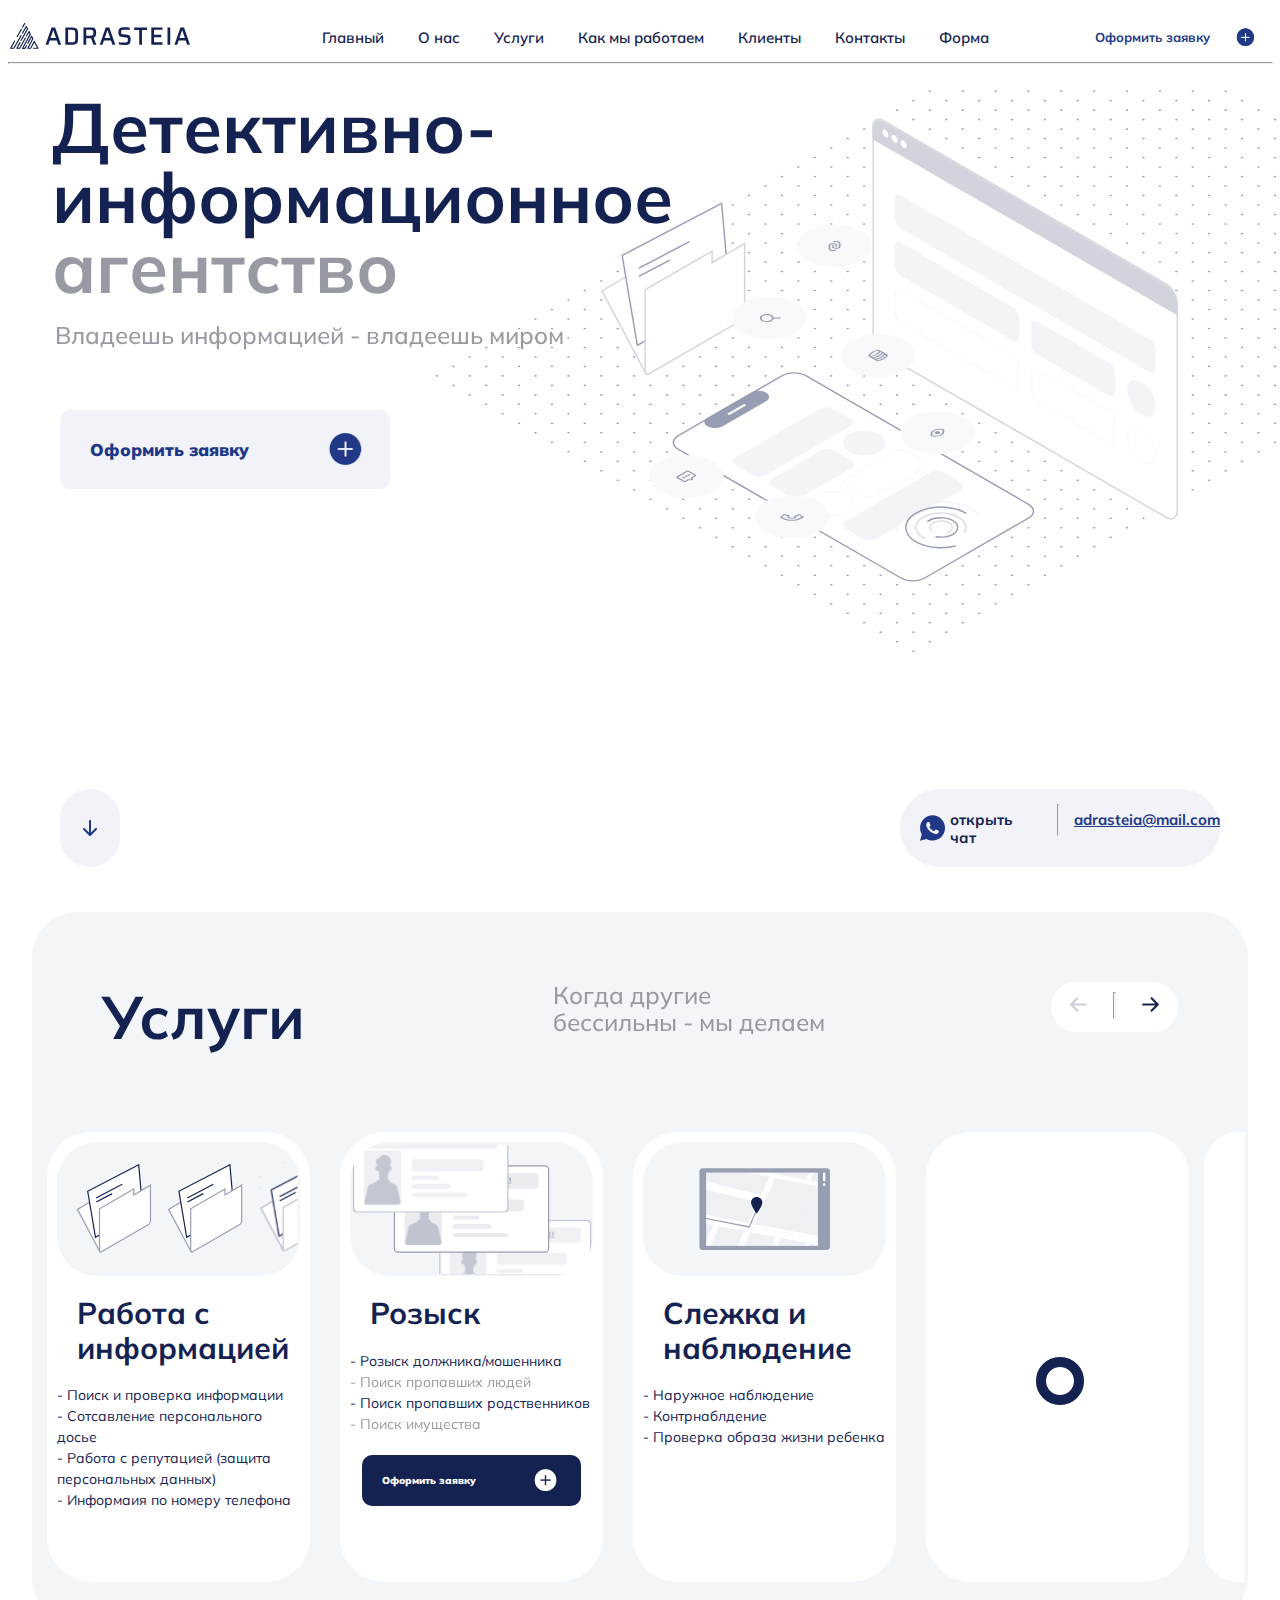
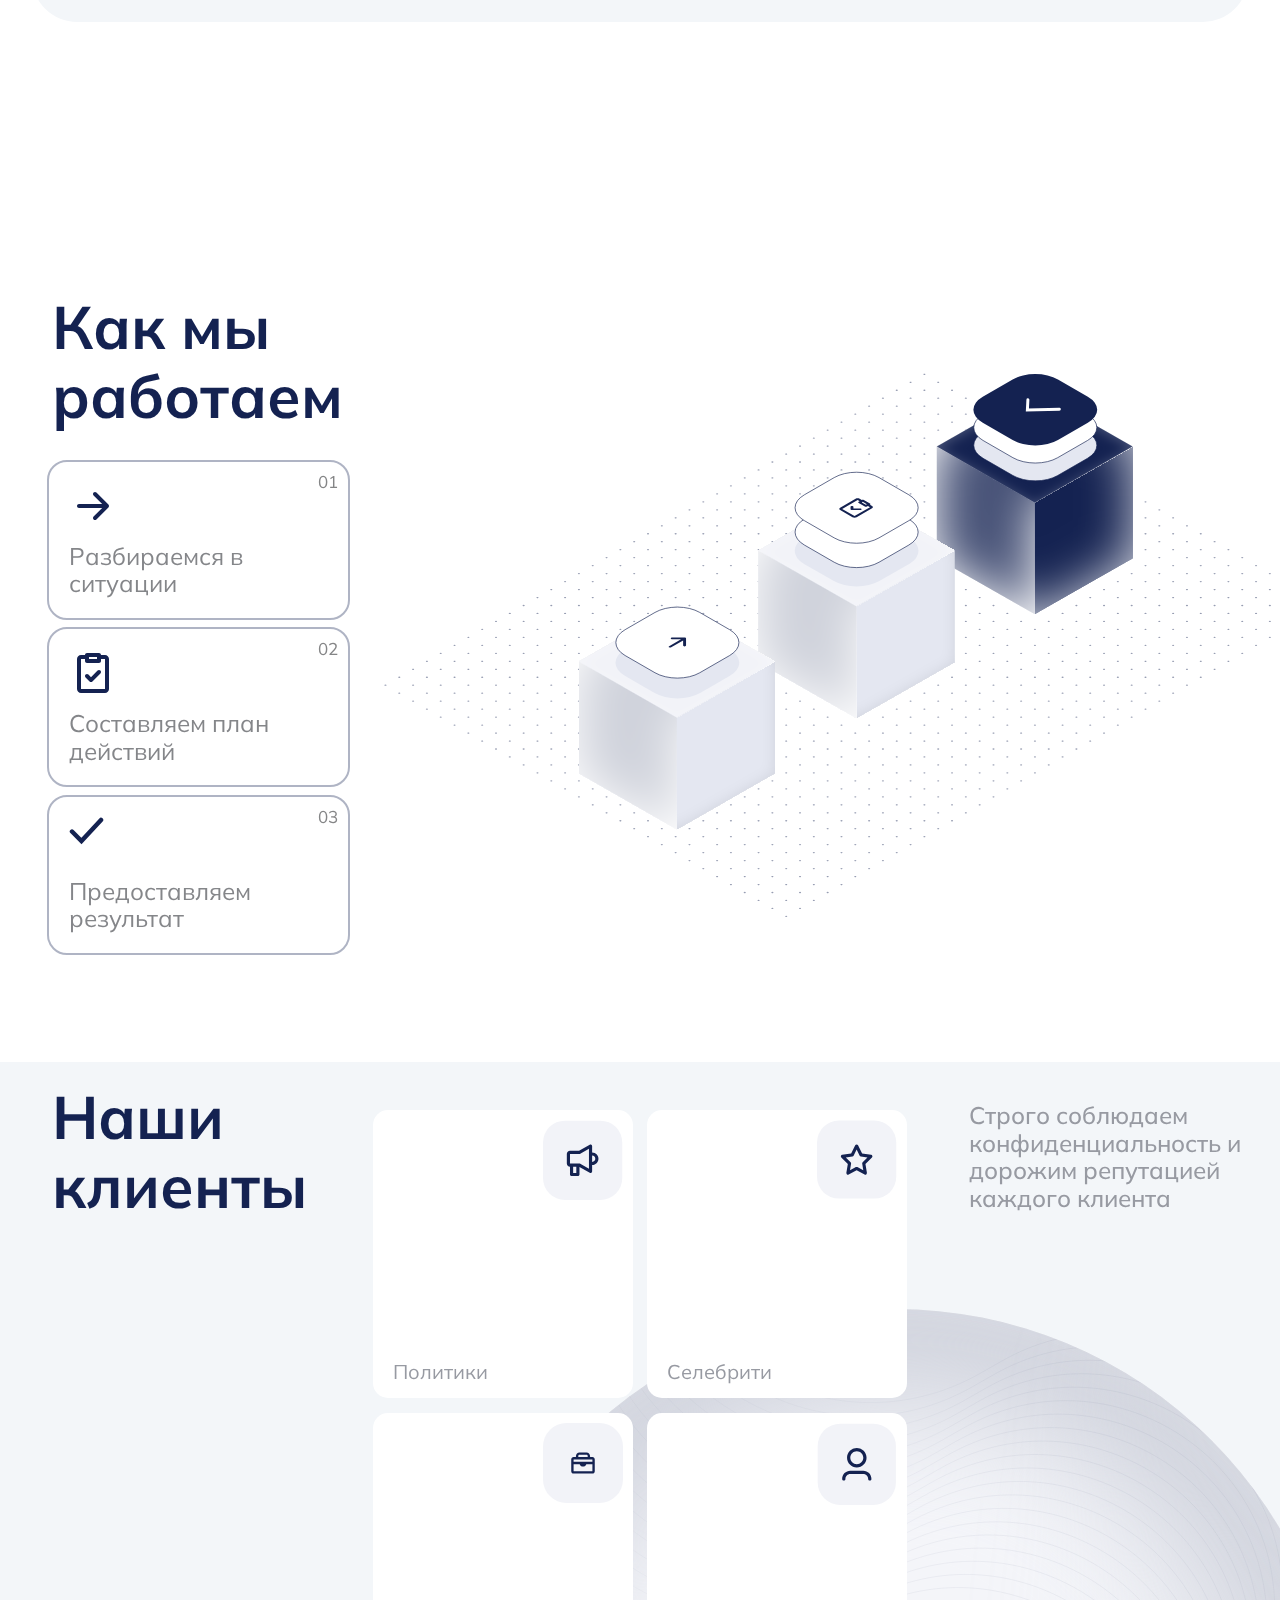
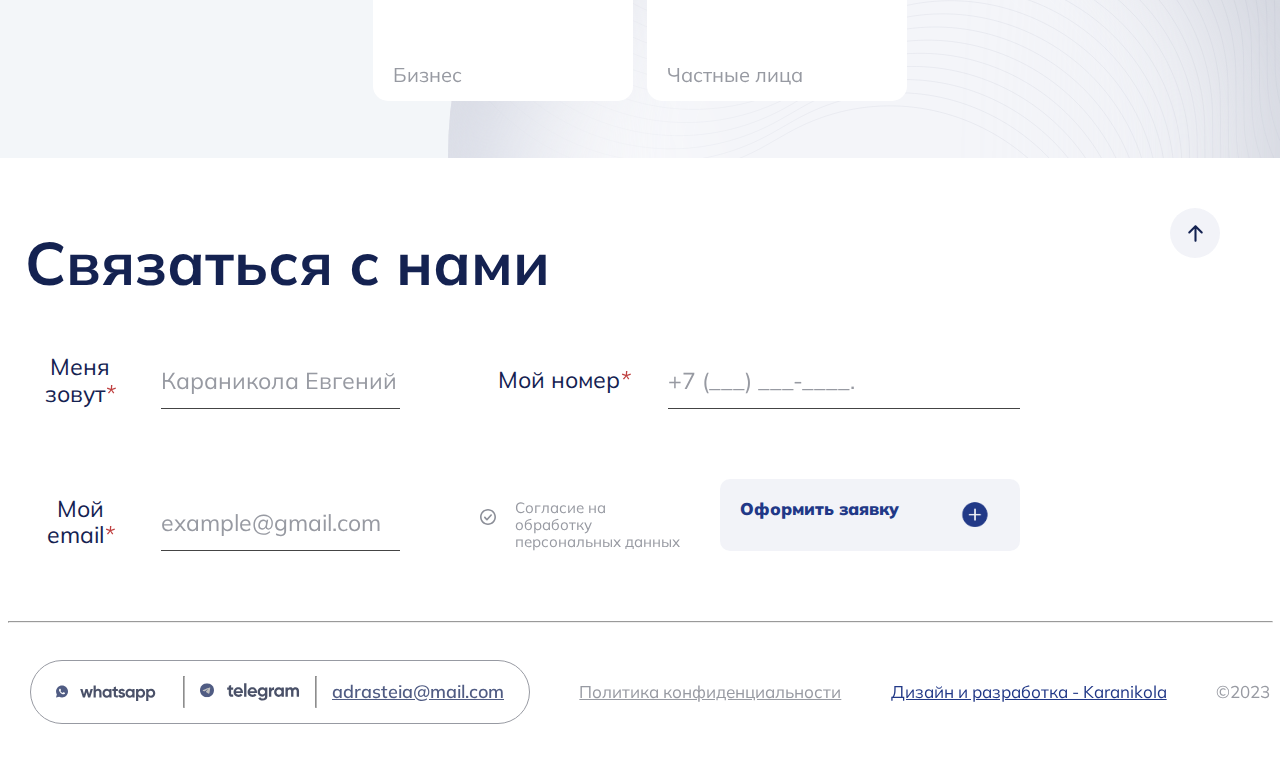
==== commit 9a7da235: "Добавление связи label с input" ====
--- a/index.html
+++ b/index.html
@@ -28,7 +28,7 @@
         <button class="button-settings sr-only"> <img src="/Images/Settings.png" alt="Setting Button"> </button>
         <div class="div-button-set">
             <p class="text-button-set">Оформить заявку</p>
-            <button class="button-font-nonebox-1-set sr-only"></button>
+            <button class="button-font-nonebox-1-set sr-only">ㅤ</button>
         </div>
     </header>
     <hr>
@@ -42,7 +42,7 @@
                 <p class="text-p-head" id="sect1-p-head">Владеешь информацией - владеешь миром</p>
                 <div class="div-button-Pc">
                     <p class="text-button-Pc">Оформить заявку</p>
-                    <button class="button-font-nonebox-1-Pc"></button>
+                    <button class="button-font-nonebox-1-Pc">ㅤ</button>
                 </div>
             </div>
 
@@ -52,11 +52,11 @@
 
             <div class="div-button">
                 <p class="text-button">Оформить заявку</p>
-                <button class="button-font-nonebox-1"></button>
+                <button class="button-font-nonebox-1">ㅤ</button>
             </div>
             <div class="bottom-of-sect1">
                 <nav>
-                    <a class="arrow sr-only" href="#end"></a>
+                    <a class="arrow sr-only" href="#end">ㅤ</a>
                 </nav>
 
                 <div class="whatsapp sr-only">
@@ -75,11 +75,11 @@
                         <p class="text-p-head uslug-text">Когда другие бессильны - мы делаем</p>
                         <div class="left-right-button">
                             <button class="sr-only">
-                                <img src="/Images/arrow-left.svg" alt="Arrow for navigation">
+                                <img src="/Images/arrow-left.svg" alt="Arrow for navigation left">
                             </button>
                             <hr class="lr-hr">
                             <button class="sr-only">
-                                <img src="/Images/arrow-right.svg" alt="Arrow for navigation">
+                                <img src="/Images/arrow-right.svg" alt="Arrow for navigation right">
                             </button>
                         </div>
                     </div>
@@ -112,7 +112,7 @@
                                 </ul>
                                 <div class="div-button-uslug">
                                     <p class="text-button-box">Оформить заявку</p>
-                                    <button class="button-font-box"></button>
+                                    <button class="button-font-box">ㅤ</button>
                                 </div>
                             </div>
                         </li>
@@ -130,7 +130,7 @@
                                 </ul>
                                 <div class="div-button-uslug">
                                     <p class="text-button-box">Оформить заявку</p>
-                                    <button class="button-font-box"></button>
+                                    <button class="button-font-box">ㅤ</button>
                                 </div>
                             </div>
                         </li>
@@ -147,7 +147,7 @@
                                 </ul>
                                 <div class="div-button-uslug">
                                     <p class="text-button-box">Оформить заявку</p>
-                                    <button class="button-font-box sr-only"></button>
+                                    <button class="button-font-box sr-only">ㅤ</button>
                                 </div>
                             </div>
                         </li>
@@ -167,7 +167,7 @@
                                     </ul>
                                     <div class="div-button-uslug">
                                         <p class="text-button-box">Оформить заявку</p>
-                                        <button class="button-font-box sr-only"></button>
+                                        <button class="button-font-box sr-only">ㅤ</button>
                                     </div>
                                 </div>
 
@@ -243,30 +243,30 @@
                 <div class="div-arrow-up">
                     <h2 class="svyaz">Связаться с нами</h2>
                     <nav>
-                        <a class="arrow-up sr-only" href="#start"></a>
+                        <a class="arrow-up sr-only" href="#start">ㅤ</a>
                     </nav>
                 </div>
                 <form class="forma-grid">
                     <div class="inp1">
                         <label for="name" class="input-i">Меня зовут<i>*</i></label>
-                        <input placeholder="Караникола Евгений" name="name" required>
+                        <input placeholder="Караникола Евгений" name="name" id="name" required>
                     </div>
                     <div class="inp2">
                         <label for="email" class="input-i">Мой email<i>*</i></label>
-                        <input placeholder="example@gmail.com" name="email" type="email" required>
+                        <input placeholder="example@gmail.com" name="email" id="email" type="email" required>
                         
                     </div>
                     <div class="inp3">
                         <label for="number" class="input-i">Мой номер<i>*</i></label>
-                        <input placeholder="+7 (___) ___-____." name="number" required>
+                        <input placeholder="+7 (___) ___-____." name="number" id="number" required>
                     </div>
                     <div class="div-button-2">
                         <p class="text-button">Оформить заявку</p>
-                        <button class="button-font-nonebox-1 sr-only"></button>
+                        <button class="button-font-nonebox-1 sr-only">ㅤ</button>
                     </div>
                     <div class="div-button-2-Pc">
                         <p class="text-button-Pc-2">Оформить заявку</p>
-                        <button class="button-font-nonebox-1-Pc-2 sr-only"></button>
+                        <button class="button-font-nonebox-1-Pc-2 sr-only">ㅤ</button>
                     </div>
                     <label class="text-agreement">
                         <input type="checkbox" name="Agreement" class="real-checkbox" onclick="document.querySelector('label.text-agreement p').style.color = (this.checked) ? 'rgba(20, 34, 81, 1)' : '';">
--- a/css/style.css
+++ b/css/style.css
@@ -373,6 +373,7 @@
     margin-left: 10%;
     margin-top: 5%;
     font-weight: 600;
+    filter: contrast(0.2);
 }
 
 .how-work-number {
@@ -381,7 +382,7 @@
     font-size: 1.2rem;
     left: 7%;
     top: -15px;
-    filter: contrast(0.5);
+    filter: contrast(0.1);
 }
 
 div.all-clients {
@@ -839,6 +840,7 @@
         padding: 30px;
         border: none;
         margin-left: 60px;
+        text-decoration: none;
     }
 
     .whatsapp {
@@ -1140,6 +1142,7 @@
         border: none;
         margin-right: 60px;
         align-self: center;
+        text-decoration: none;
     }
 
     .forma-grid {
@@ -1203,6 +1206,7 @@
     .input-i i{
         color: red;
         font-size: 2.3rem;
+        filter: contrast(0.5);
     }
 
     input[name="name"]::-webkit-input-placeholder {
@@ -1230,6 +1234,7 @@
         display: flex;
         grid-area: 1 / 2 / 1 / 4;
     }
+
 
     .input-i {
         font-size: 2.3rem;
@@ -1439,6 +1444,7 @@
         padding: 30px;
         border: none;
         margin-left: 60px;
+        text-decoration: none;
     }
 
     .whatsapp {
@@ -1754,6 +1760,7 @@
         display: flex;
         justify-content: space-between;
         margin-top: 50px;
+        text-decoration:dashed;
     }
 
     .arrow-up {
@@ -1769,6 +1776,7 @@
         border: none;
         margin-right: 60px;
         align-self: center;
+        text-decoration: none;
     }
 
     .forma-grid {
@@ -1870,6 +1878,7 @@
     .input-i i{
         color: red;
         font-size: 2.3rem;
+        filter: contrast(0.5);
     }
 
     .custom-checkbox {
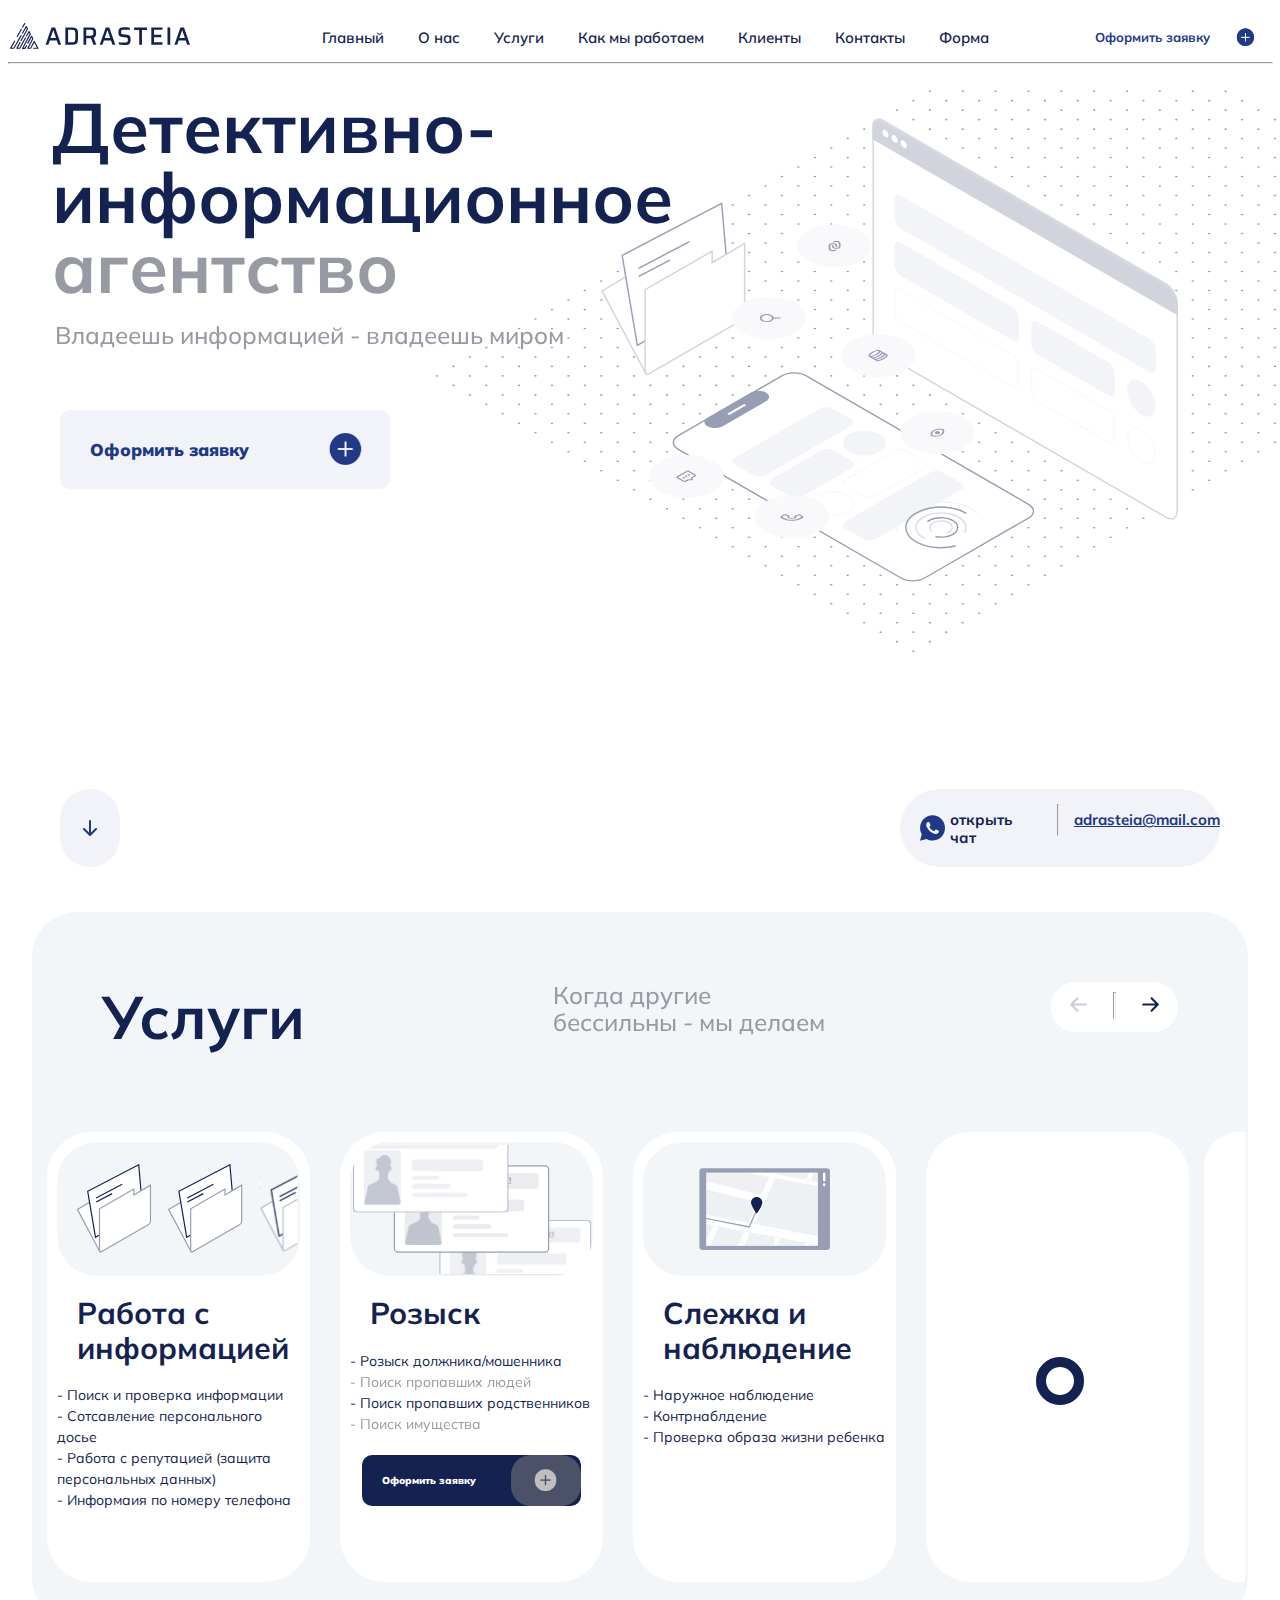
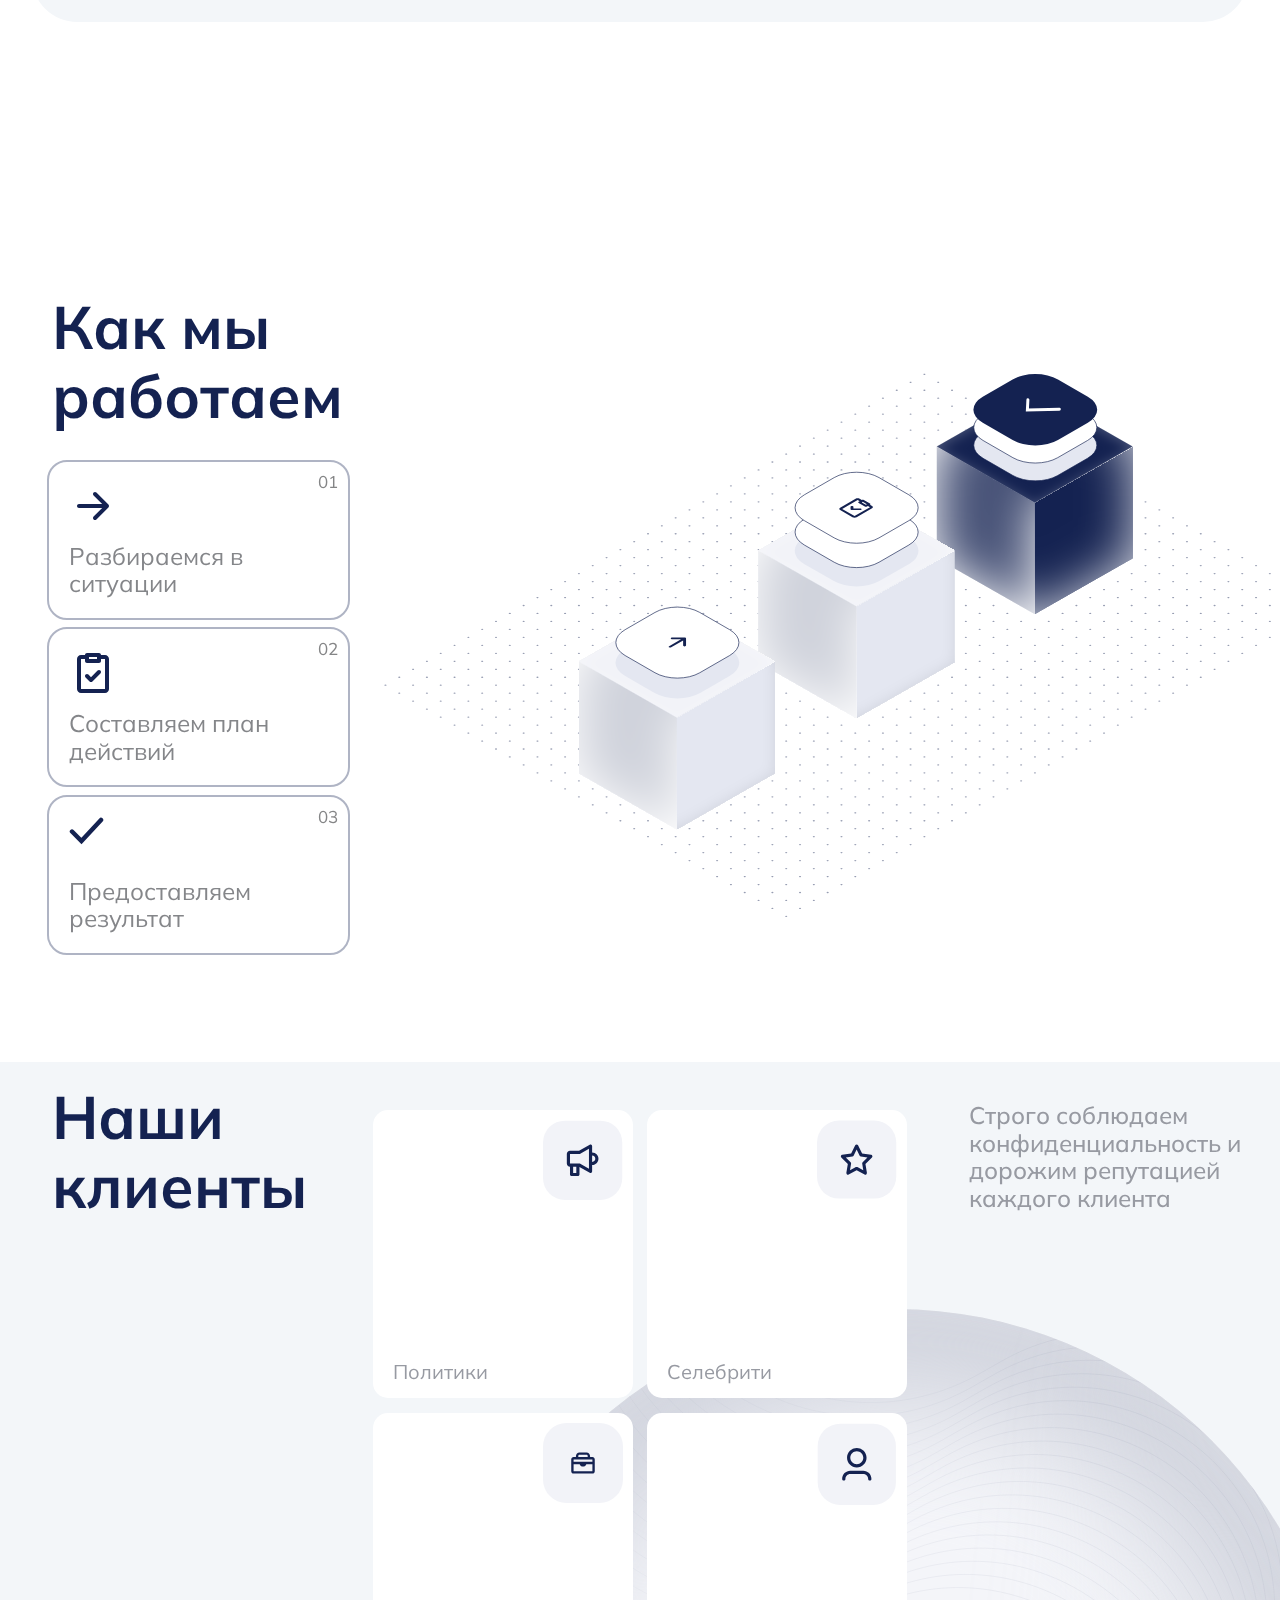
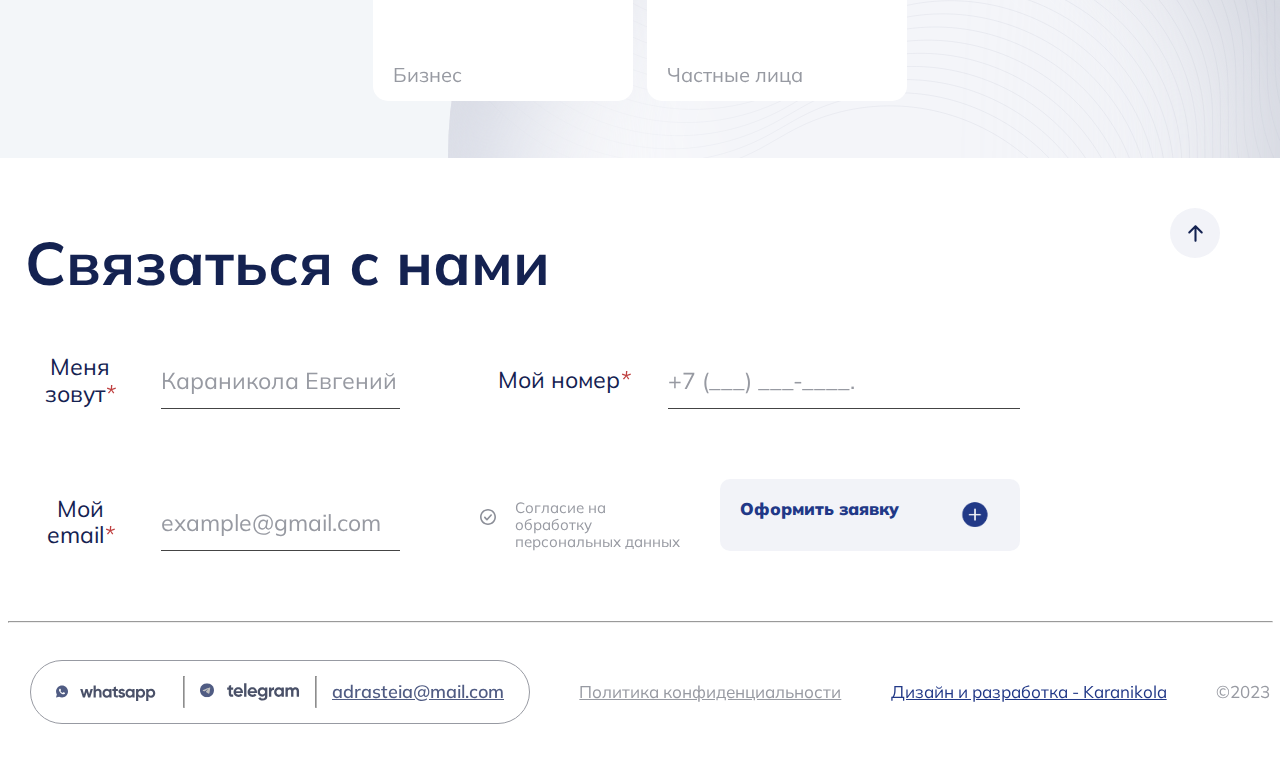
==== commit 24ef9610: "Добавление связи label с input" ====
--- a/index.html
+++ b/index.html
@@ -112,7 +112,7 @@
                                 </ul>
                                 <div class="div-button-uslug">
                                     <p class="text-button-box">Оформить заявку</p>
-                                    <button class="button-font-box">ㅤ</button>
+                                    <button class="button-font-box sr-only">ㅤ</button>
                                 </div>
                             </div>
                         </li>
@@ -130,7 +130,7 @@
                                 </ul>
                                 <div class="div-button-uslug">
                                     <p class="text-button-box">Оформить заявку</p>
-                                    <button class="button-font-box">ㅤ</button>
+                                    <button class="button-font-box sr-only">ㅤ</button>
                                 </div>
                             </div>
                         </li>
--- a/css/style.css
+++ b/css/style.css
@@ -345,6 +345,7 @@
     background-position: center;
     background-size: 50%;
     background-color: var(--blue-color);
+    filter: contrast(0.5);
 }
 
 .button-font-box:hover{
@@ -1621,6 +1622,7 @@
 
     .button-font-box{
         width: 90px;
+        filter: contrast(0.5);
     }
 
     /* Как мы работаем */
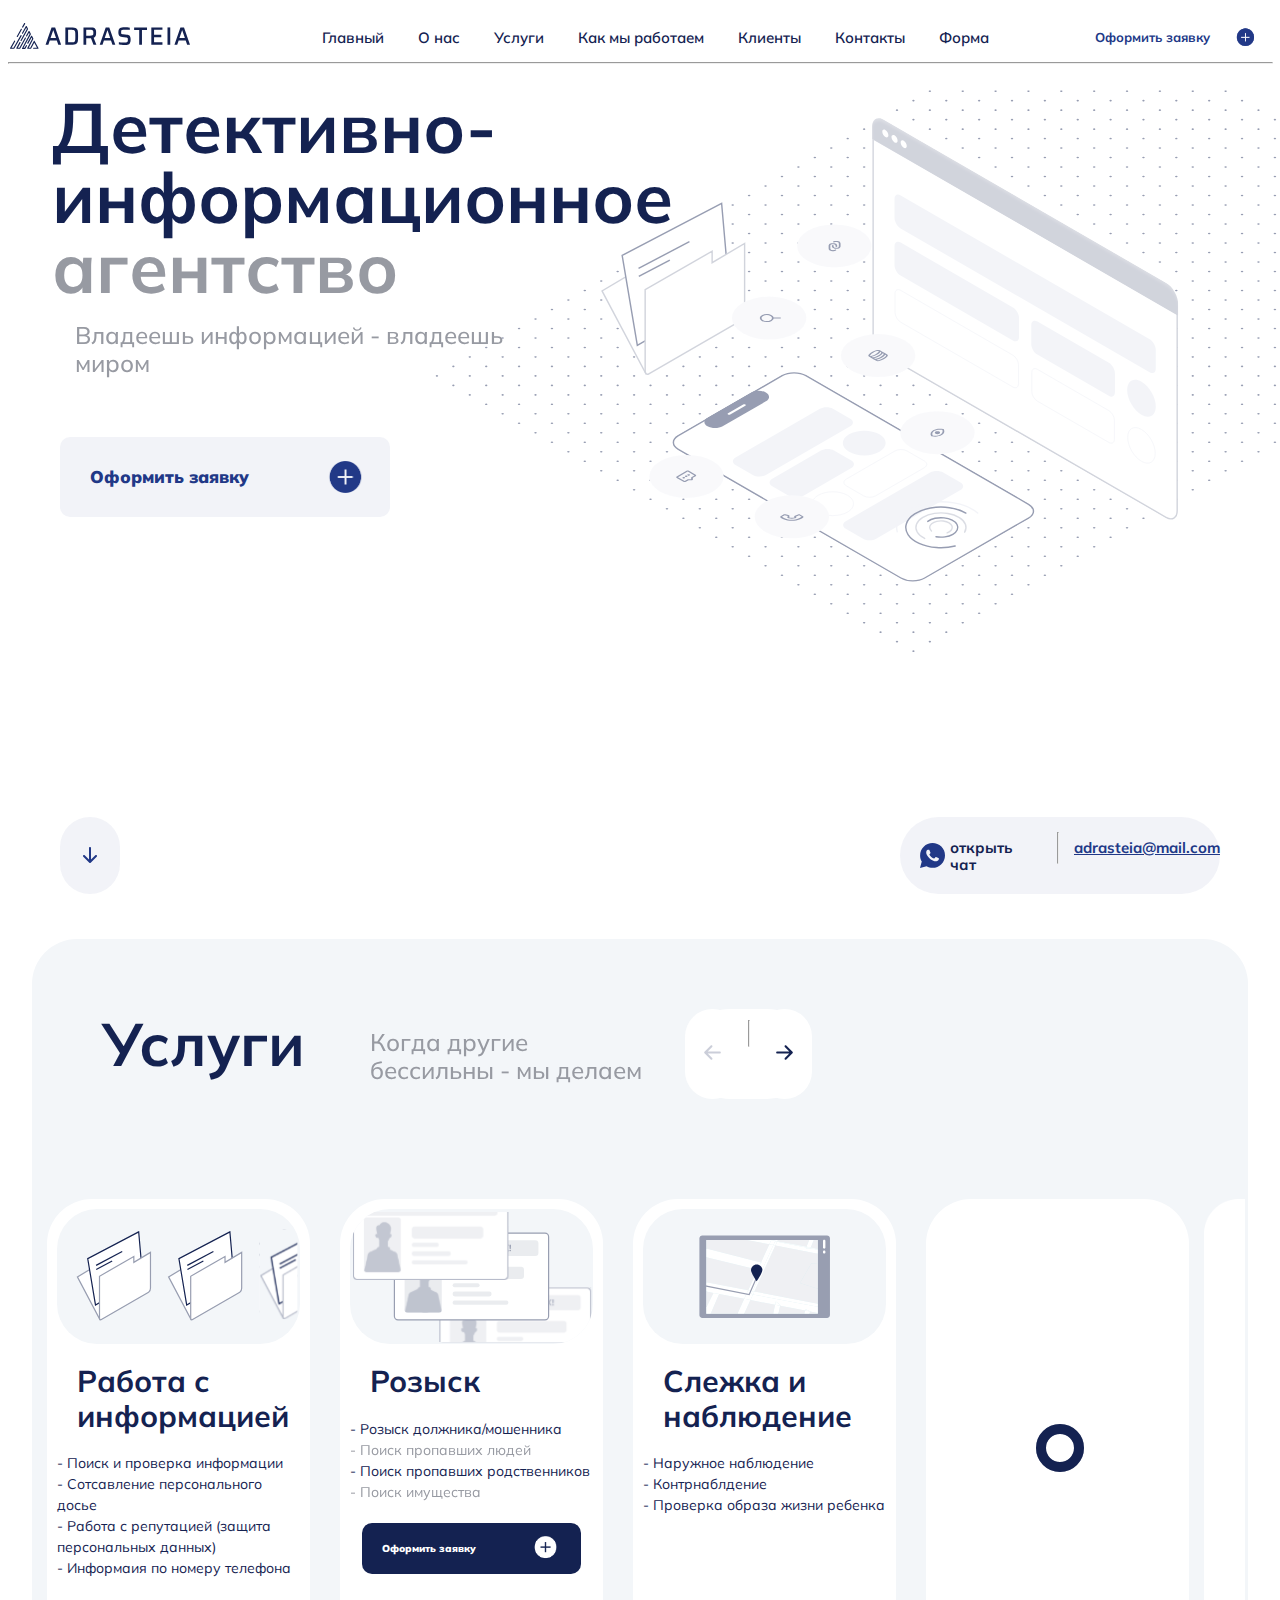
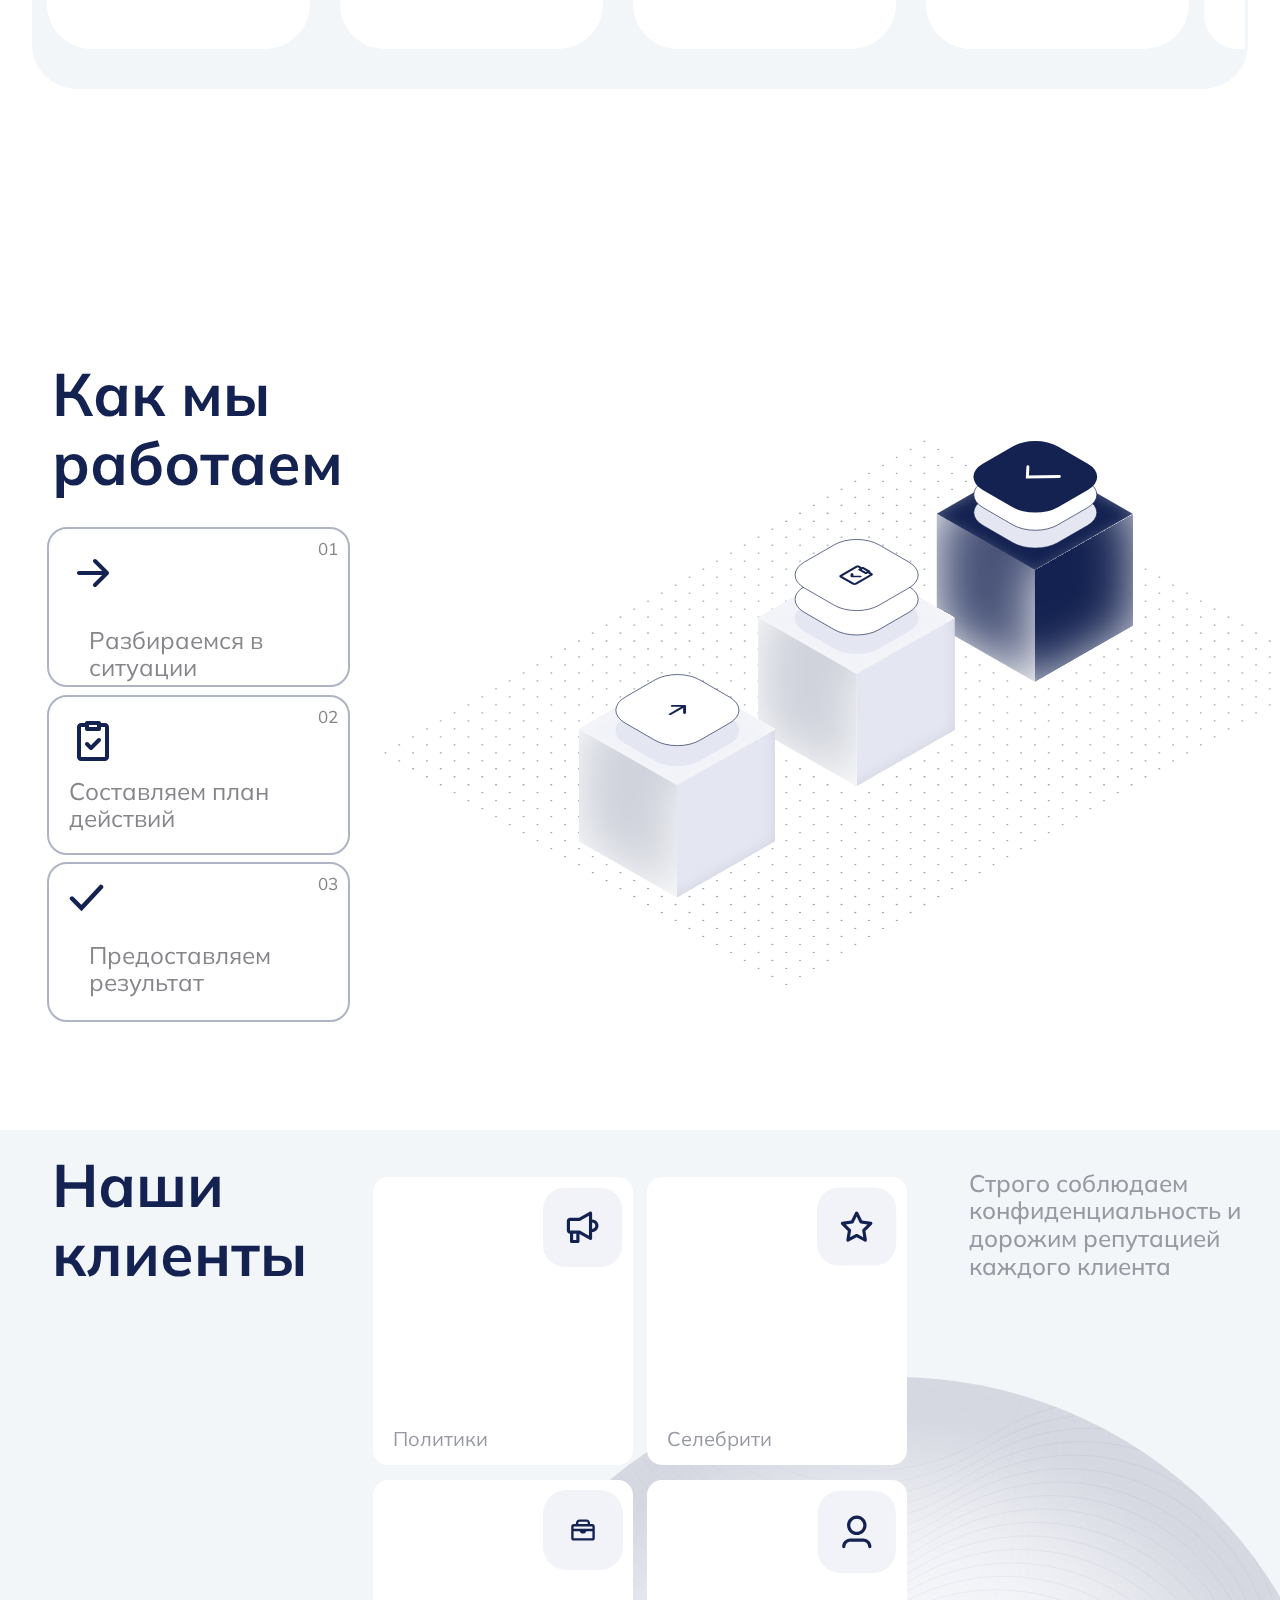
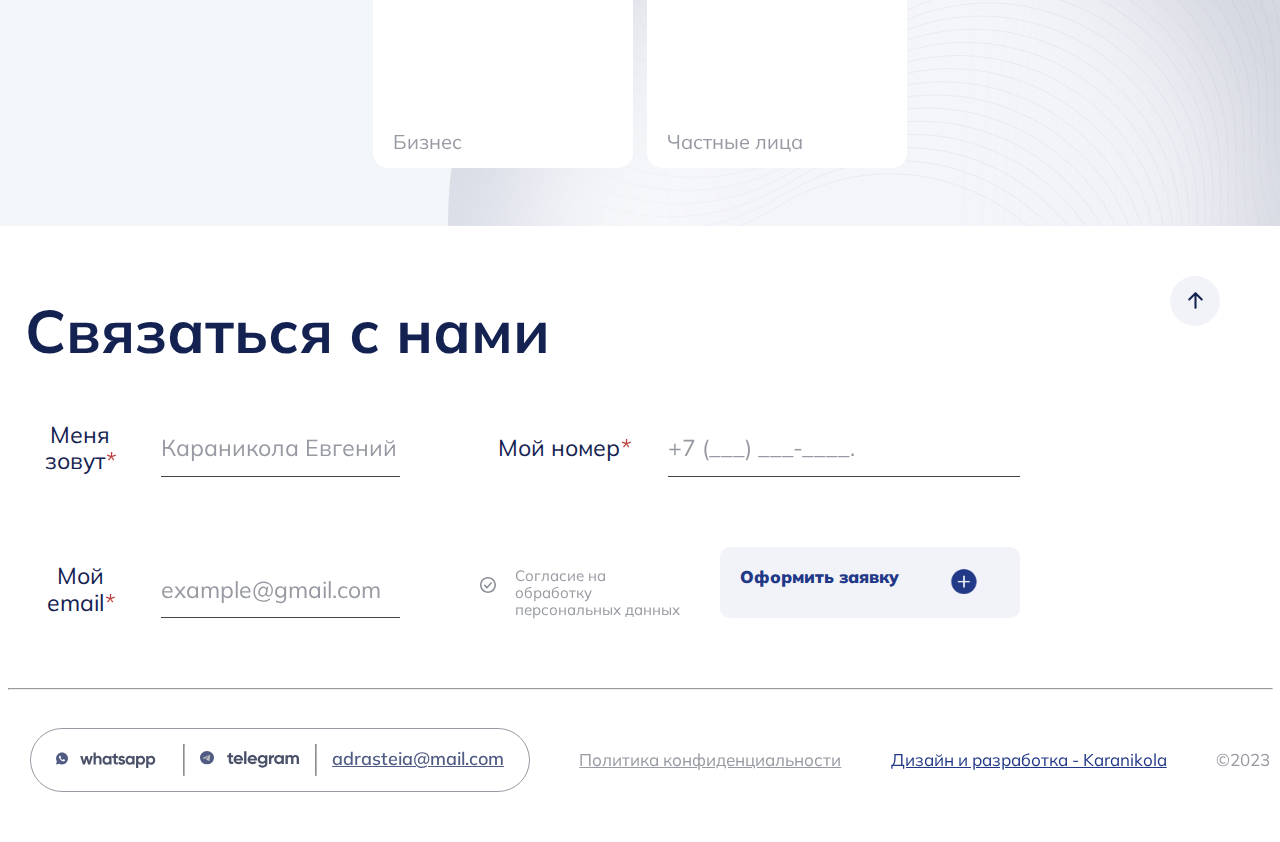
==== commit 8d1ae98d: "Испарвление текста, добавление заголовков низких уровней" ====
--- a/index.html
+++ b/index.html
@@ -15,7 +15,8 @@
 
 <body>
     <header id="start">
-        <a href="#" class="logo-a sr-only" target="_blank"><img class="logo" src="/Images/Logotip.svg" alt="Logotip"> </a>
+        <a href="#" class="logo-a sr-only" target="_blank"><img class="logo" src="/Images/Logotip.svg" alt="Logotip">
+        </a>
         <nav class="hede-href-displ">
             <a class="head-href" href="index.html">Главный</a>
             <a class="head-href" href="#Glavn">О нас</a>
@@ -27,7 +28,9 @@
         </nav>
         <button class="button-settings sr-only"> <img src="/Images/Settings.png" alt="Setting Button"> </button>
         <div class="div-button-set">
-            <p class="text-button-set">Оформить заявку</p>
+            <h4>
+                <p class="text-button-set">Оформить заявку</p>
+            </h4>
             <button class="button-font-nonebox-1-set sr-only">ㅤ</button>
         </div>
     </header>
@@ -39,7 +42,9 @@
                     <span class="blue-text">Детективно-информационное</span>
                     <span class="gray-text">агентство</span>
                 </h1>
-                <p class="text-p-head" id="sect1-p-head">Владеешь информацией - владеешь миром</p>
+                <h3>
+                    <p class="text-p-head" id="sect1-p-head">Владеешь информацией - владеешь миром</p>
+                </h3>
                 <div class="div-button-Pc">
                     <p class="text-button-Pc">Оформить заявку</p>
                     <button class="button-font-nonebox-1-Pc">ㅤ</button>
@@ -72,7 +77,9 @@
                 <div class="all-uslugs">
                     <div class="uslugi-header">
                         <h2>Услуги</h2>
-                        <p class="text-p-head uslug-text">Когда другие бессильны - мы делаем</p>
+                        <h3>
+                            <p class="text-p-head uslug-text">Когда другие бессильны - мы делаем</p>
+                        </h3>
                         <div class="left-right-button">
                             <button class="sr-only">
                                 <img src="/Images/arrow-left.svg" alt="Arrow for navigation left">
@@ -190,7 +197,9 @@
                         <li>
                             <img class="how-work-images" src="/Images/Situation.svg" alt="First from How we work">
                             <img class="how-work-images-Pc" src="/Images/arrow-right-howwork.svg" alt="1">
-                            <p class="how-work-text">Разбираемся в ситуации</p>
+                            <h3>
+                                <p class="how-work-text">Разбираемся в ситуации</p>
+                            </h3>
                             <p class="how-work-number">01</p>
                         </li>
                         <li>
@@ -202,7 +211,9 @@
                         <li>
                             <img class="how-work-images" src="/Images/Result.svg" alt="Third from How we work">
                             <img class="how-work-images-Pc" src="/Images/attachment.svg" alt="3">
-                            <p class="how-work-text">Предоставляем результат</p>
+                            <h3>
+                                <p class="how-work-text">Предоставляем результат</p>
+                            </h3>
                             <p class="how-work-number">03</p>
                         </li>
                     </ol>
@@ -254,7 +265,7 @@
                     <div class="inp2">
                         <label for="email" class="input-i">Мой email<i>*</i></label>
                         <input placeholder="example@gmail.com" name="email" id="email" type="email" required>
-                        
+
                     </div>
                     <div class="inp3">
                         <label for="number" class="input-i">Мой номер<i>*</i></label>
@@ -265,11 +276,14 @@
                         <button class="button-font-nonebox-1 sr-only">ㅤ</button>
                     </div>
                     <div class="div-button-2-Pc">
-                        <p class="text-button-Pc-2">Оформить заявку</p>
+                        <h4>
+                            <p class="text-button-Pc-2">Оформить заявку</p>
+                        </h4>
                         <button class="button-font-nonebox-1-Pc-2 sr-only">ㅤ</button>
                     </div>
                     <label class="text-agreement">
-                        <input type="checkbox" name="Agreement" class="real-checkbox" onclick="document.querySelector('label.text-agreement p').style.color = (this.checked) ? 'rgba(20, 34, 81, 1)' : '';">
+                        <input type="checkbox" name="Agreement" class="real-checkbox"
+                            onclick="document.querySelector('label.text-agreement p').style.color = (this.checked) ? 'rgba(20, 34, 81, 1)' : '';">
                         <span class="custom-checkbox sr-only"></span>
                         <p>Согласие на обработку персональных данных</p>
                     </label>
--- a/css/style.css
+++ b/css/style.css
@@ -345,7 +345,6 @@
     background-position: center;
     background-size: 50%;
     background-color: var(--blue-color);
-    filter: contrast(0.5);
 }
 
 .button-font-box:hover{
@@ -1617,12 +1616,11 @@
     }
 
     .text-button-box{
-        font-size: 2rem;
+        font-size: 2.2rem;
     }
 
     .button-font-box{
         width: 90px;
-        filter: contrast(0.5);
     }
 
     /* Как мы работаем */
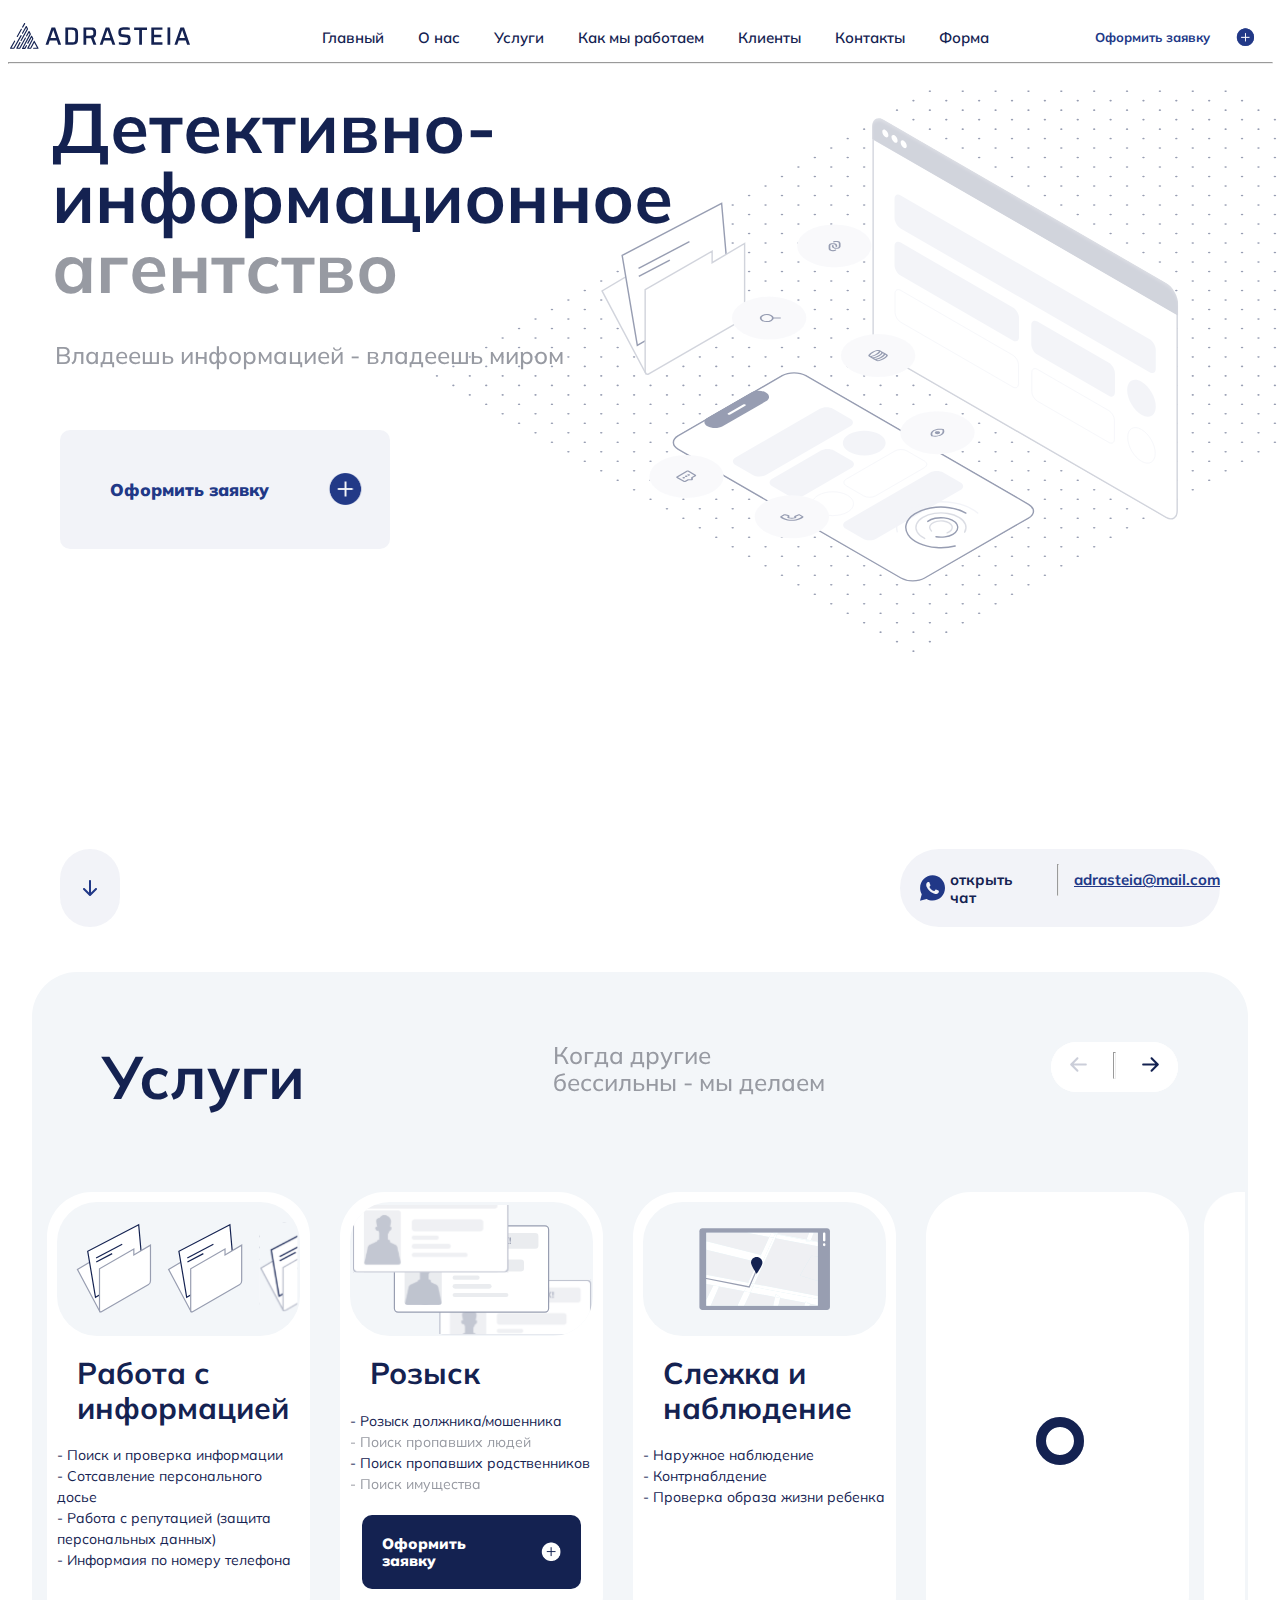
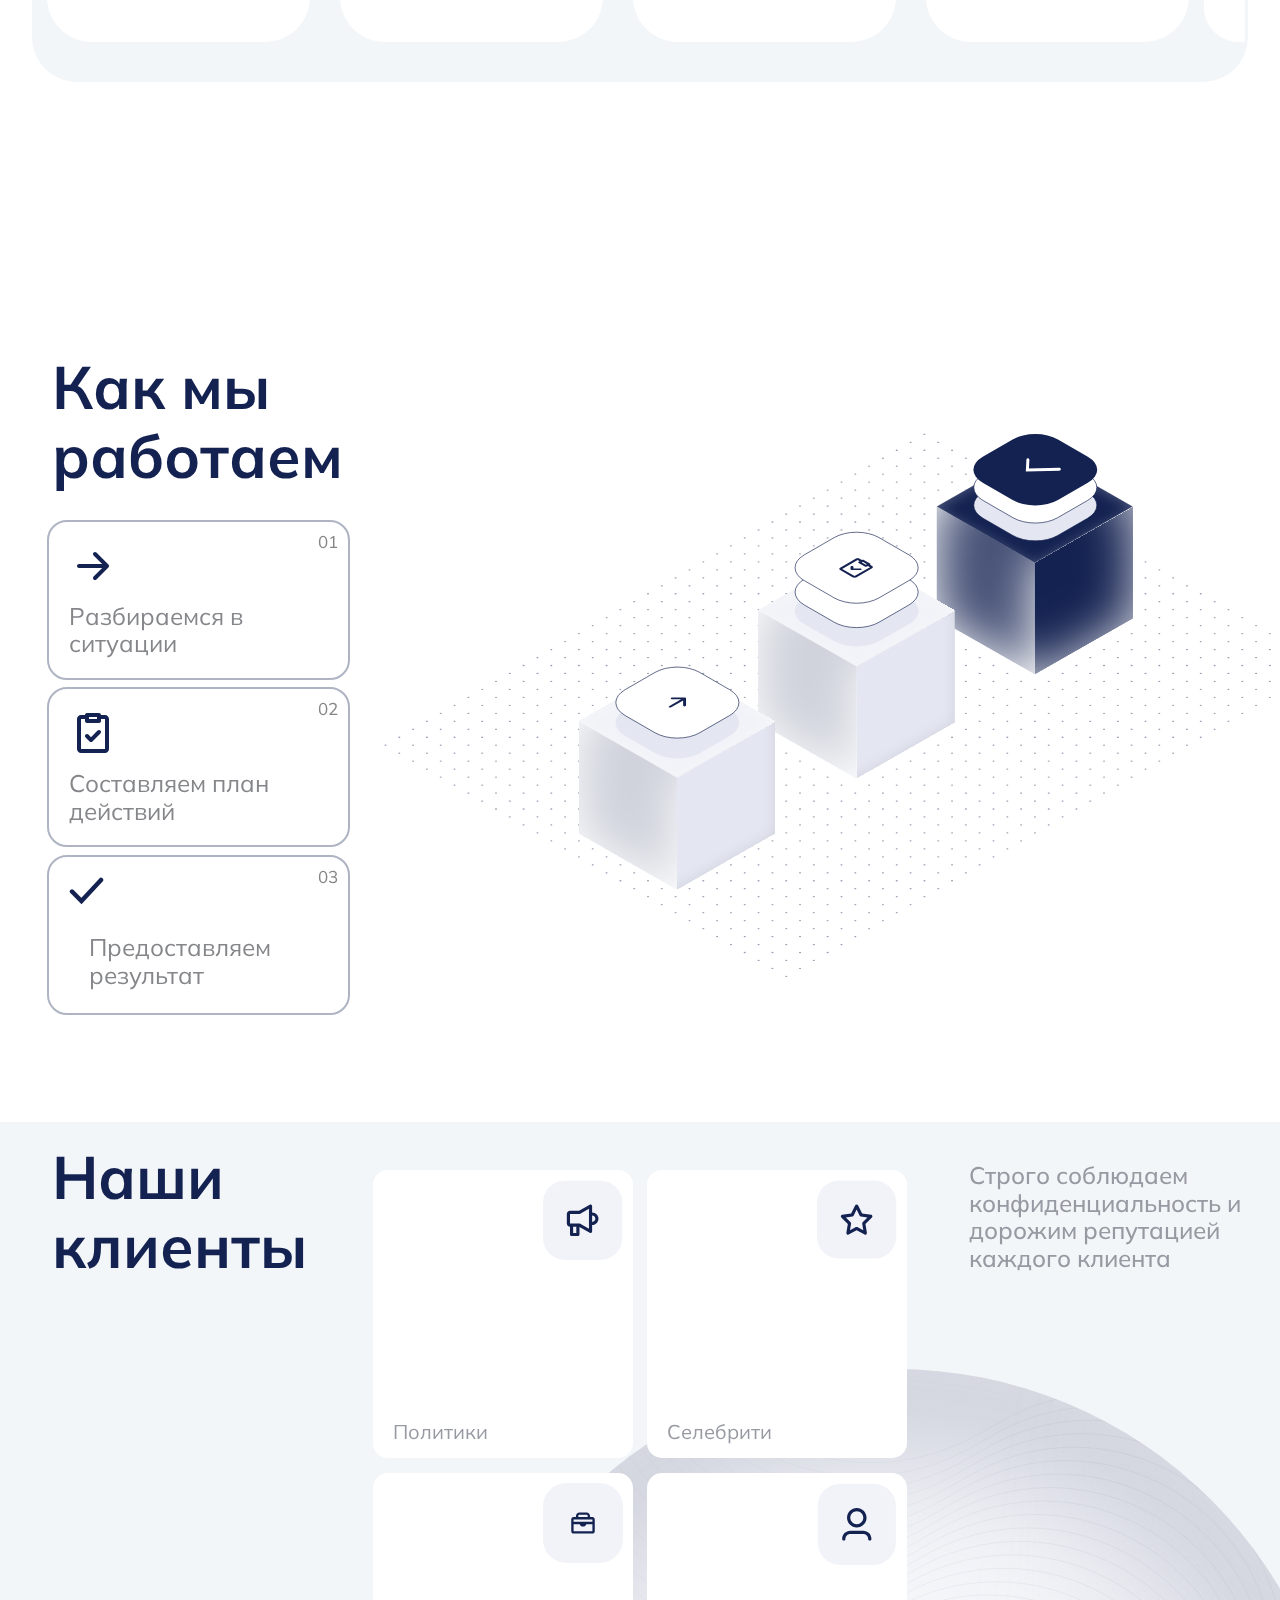
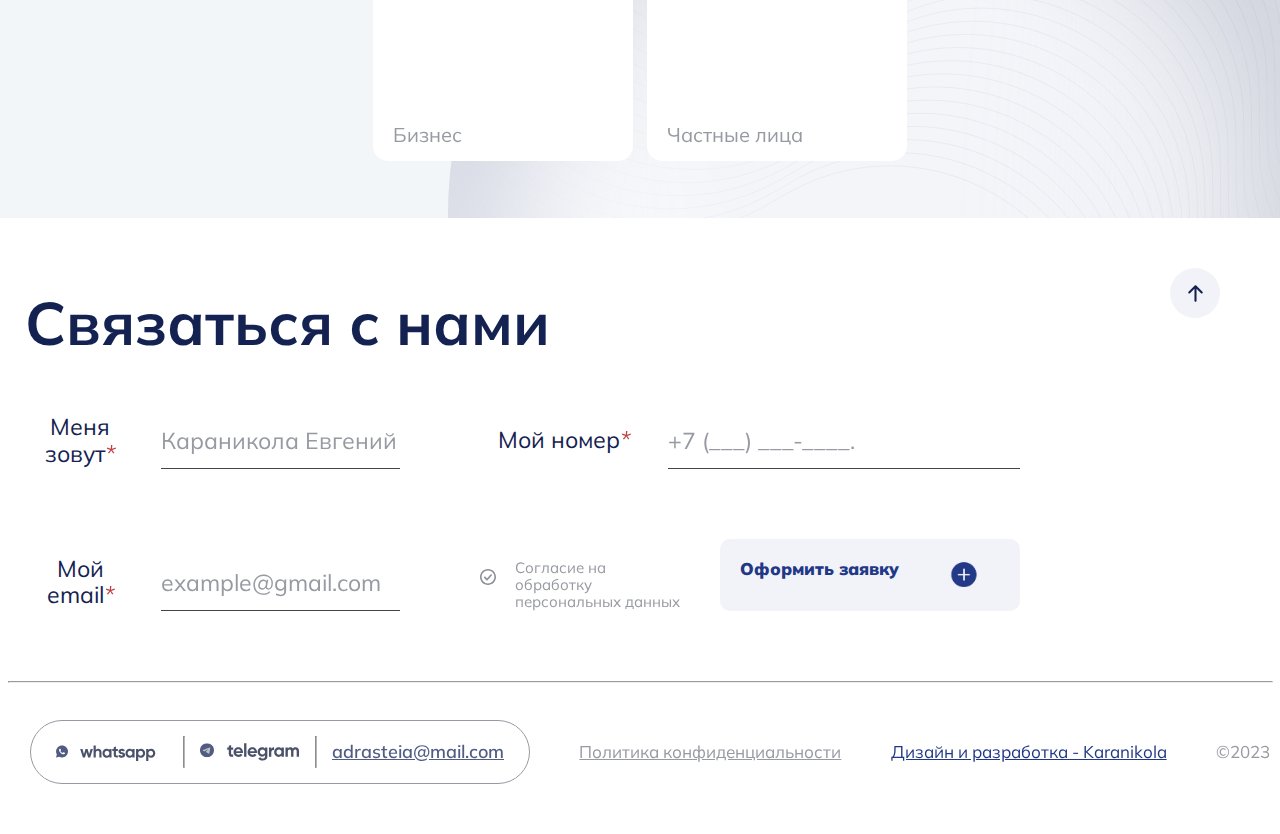
==== commit 7609cbaf: "Испарвление текста, добавление заголовков низких уровней" ====
--- a/index.html
+++ b/index.html
@@ -28,9 +28,7 @@
         </nav>
         <button class="button-settings sr-only"> <img src="/Images/Settings.png" alt="Setting Button"> </button>
         <div class="div-button-set">
-            <h4>
                 <p class="text-button-set">Оформить заявку</p>
-            </h4>
             <button class="button-font-nonebox-1-set sr-only">ㅤ</button>
         </div>
     </header>
@@ -42,11 +40,9 @@
                     <span class="blue-text">Детективно-информационное</span>
                     <span class="gray-text">агентство</span>
                 </h1>
-                <h3>
-                    <p class="text-p-head" id="sect1-p-head">Владеешь информацией - владеешь миром</p>
-                </h3>
+                    <h2 class="text-p-head" id="sect1-p-head">Владеешь информацией - владеешь миром</h2>
                 <div class="div-button-Pc">
-                    <p class="text-button-Pc">Оформить заявку</p>
+                    <h3 class="text-button-Pc">Оформить заявку</h3>
                     <button class="button-font-nonebox-1-Pc">ㅤ</button>
                 </div>
             </div>
@@ -77,9 +73,7 @@
                 <div class="all-uslugs">
                     <div class="uslugi-header">
                         <h2>Услуги</h2>
-                        <h3>
-                            <p class="text-p-head uslug-text">Когда другие бессильны - мы делаем</p>
-                        </h3>
+                            <h3 class="text-p-head uslug-text">Когда другие бессильны - мы делаем</h3>        
                         <div class="left-right-button">
                             <button class="sr-only">
                                 <img src="/Images/arrow-left.svg" alt="Arrow for navigation left">
@@ -197,9 +191,7 @@
                         <li>
                             <img class="how-work-images" src="/Images/Situation.svg" alt="First from How we work">
                             <img class="how-work-images-Pc" src="/Images/arrow-right-howwork.svg" alt="1">
-                            <h3>
-                                <p class="how-work-text">Разбираемся в ситуации</p>
-                            </h3>
+                                <h3 class="how-work-text">Разбираемся в ситуации</h3>
                             <p class="how-work-number">01</p>
                         </li>
                         <li>
--- a/css/style.css
+++ b/css/style.css
@@ -330,7 +330,7 @@
 
 .text-button-box {
     color: white;
-    font-size: 1rem;
+    font-size: 1.5rem;
     font-weight: 900;
     padding: 20px;
     margin-right: auto;
@@ -1430,7 +1430,7 @@
         padding: 30px;
         color: var(--light-blue-color);
         font-weight: 900;
-        margin-right: auto;
+        margin: 0;
     }
 
     .arrow {
@@ -1616,7 +1616,7 @@
     }
 
     .text-button-box{
-        font-size: 2.2rem;
+        font-size: 2rem;
     }
 
     .button-font-box{
@@ -1813,7 +1813,7 @@
         padding: 20px;
         color: var(--light-blue-color);
         font-weight: 900;
-        margin-right: auto;
+        margin: 5px;
         align-self: center;
     }
 
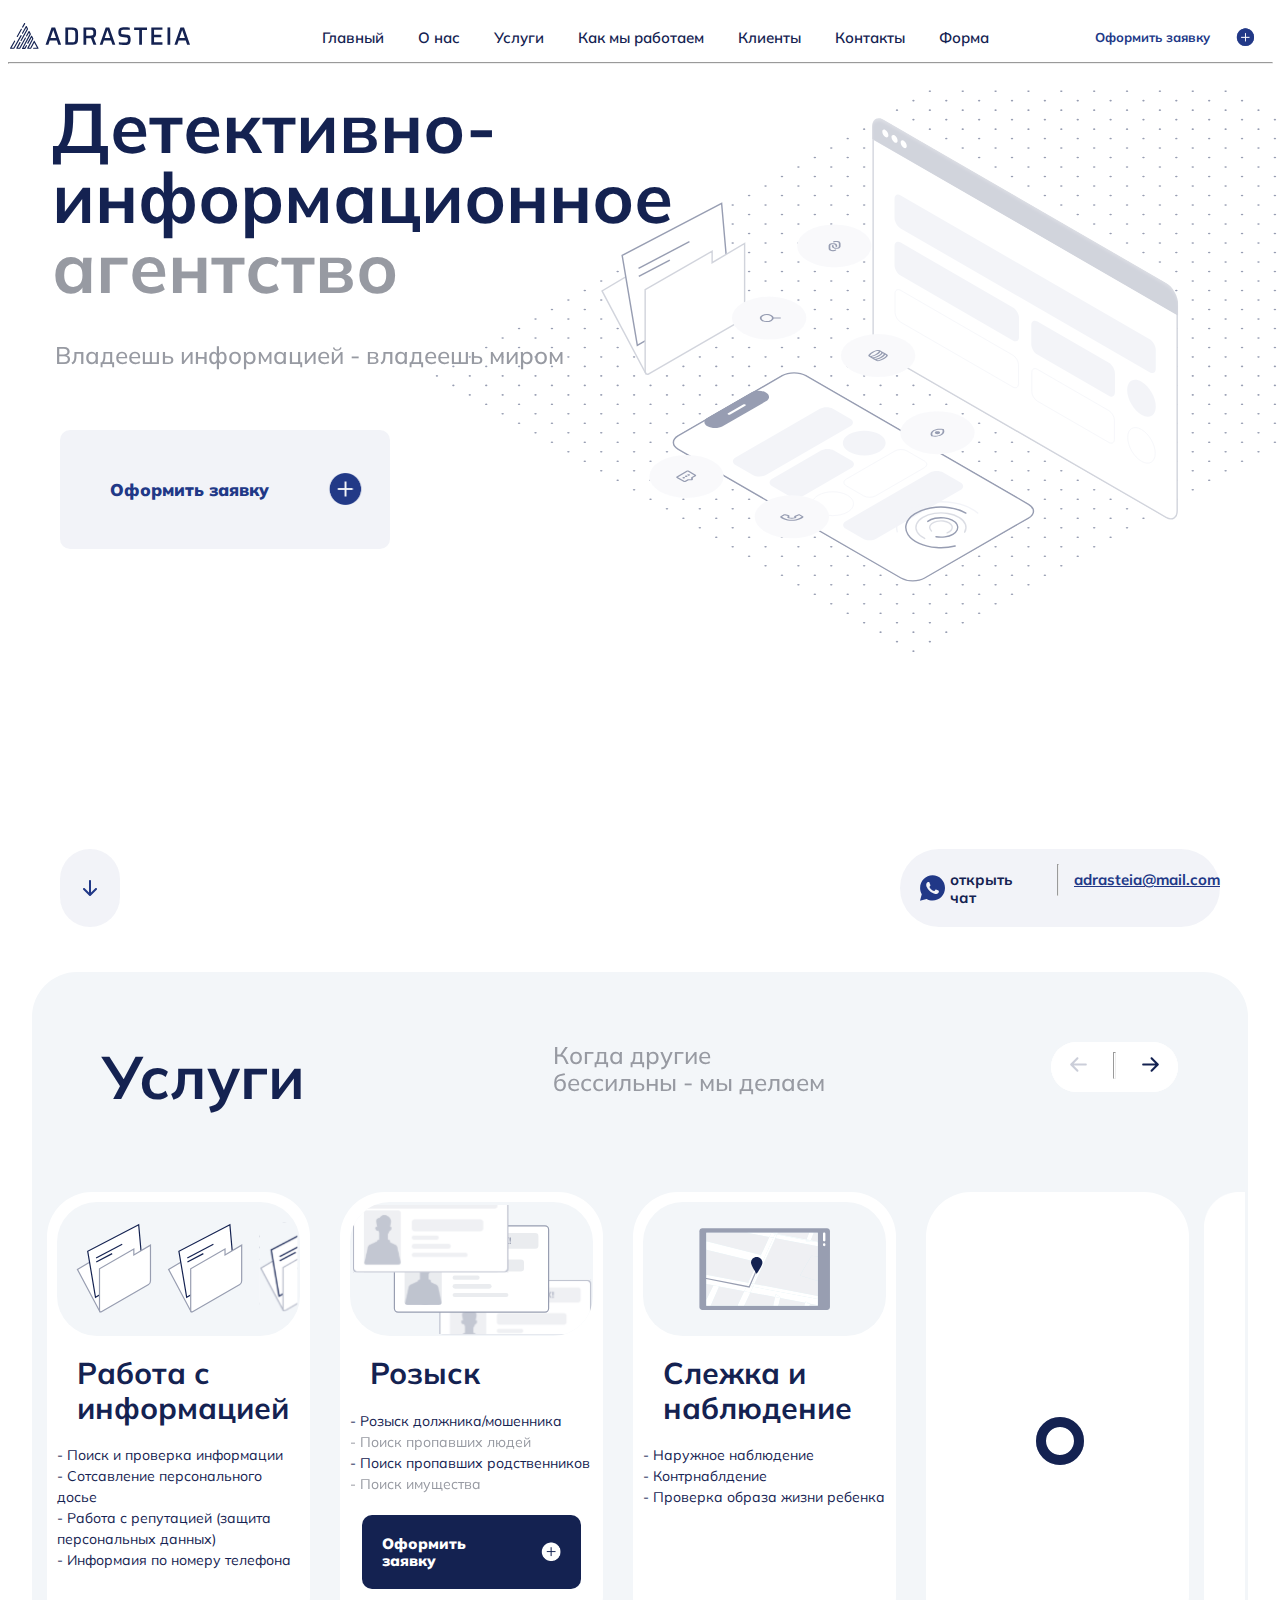
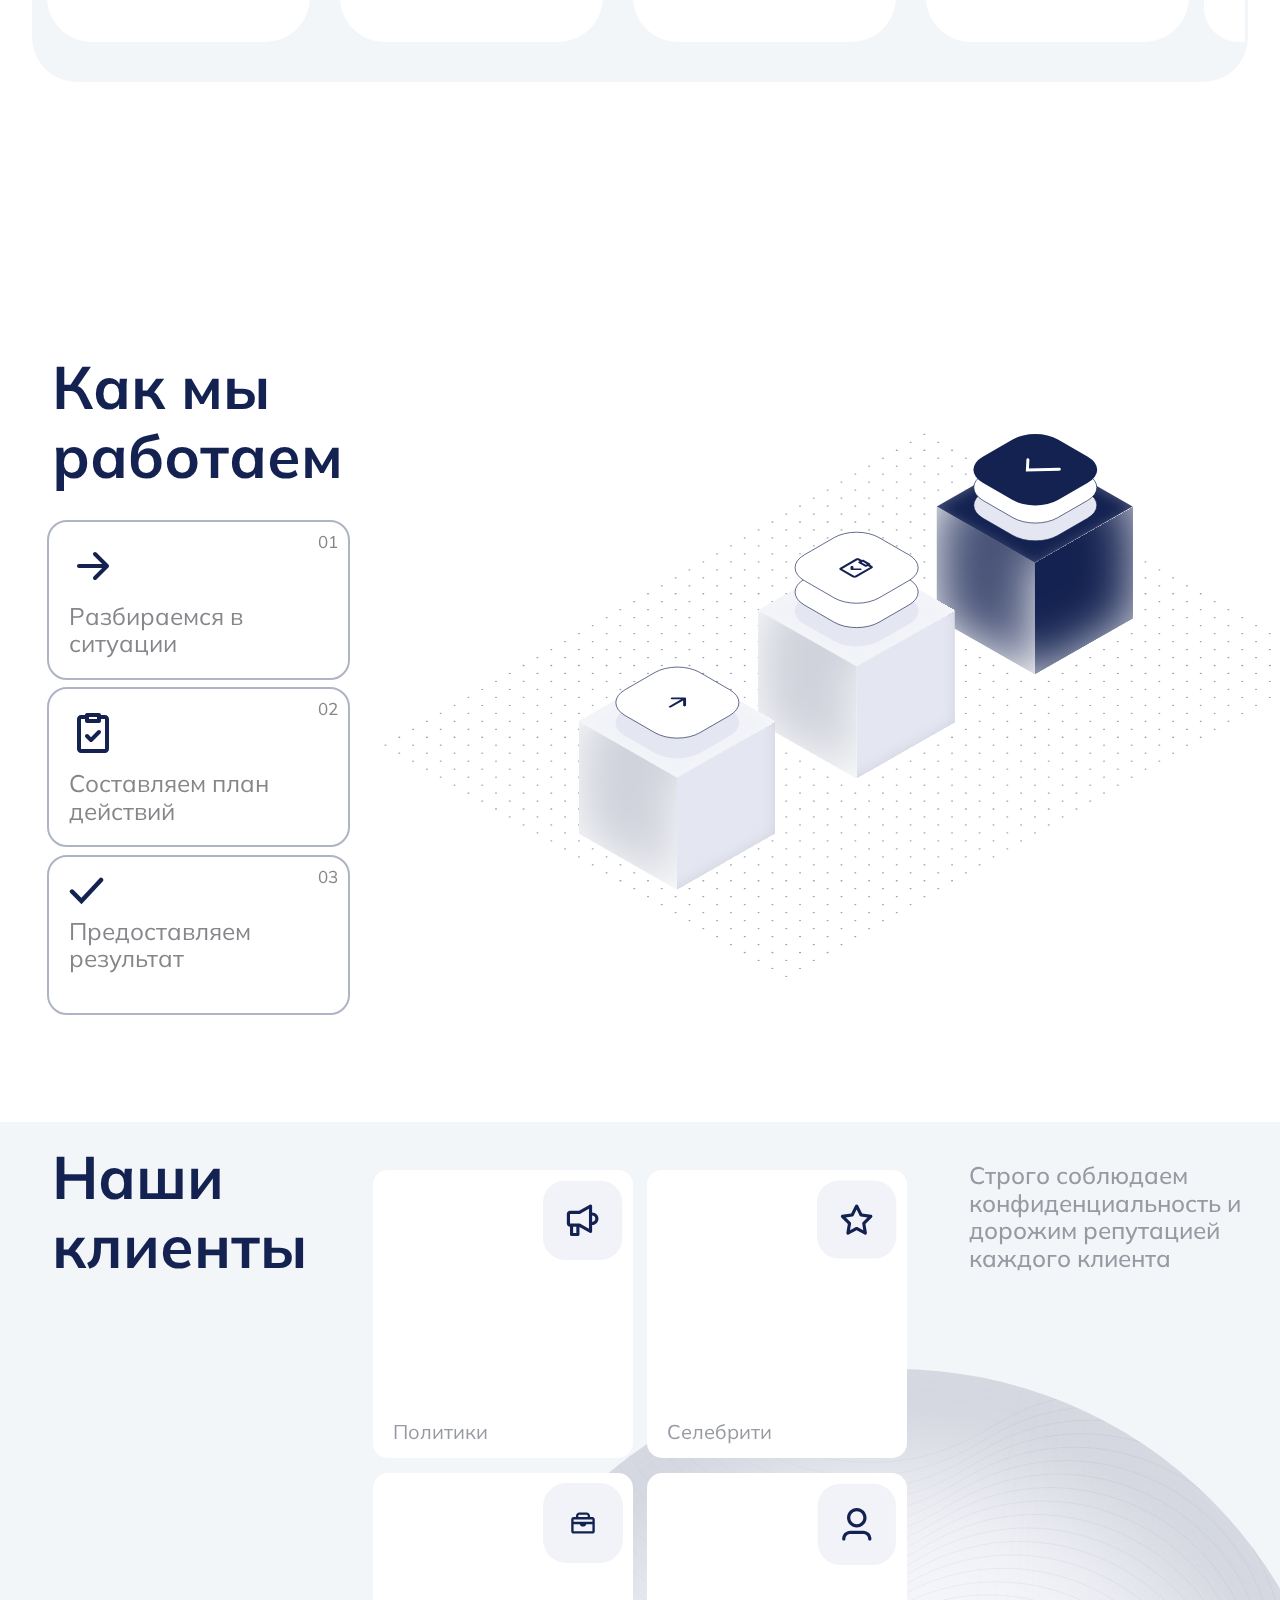
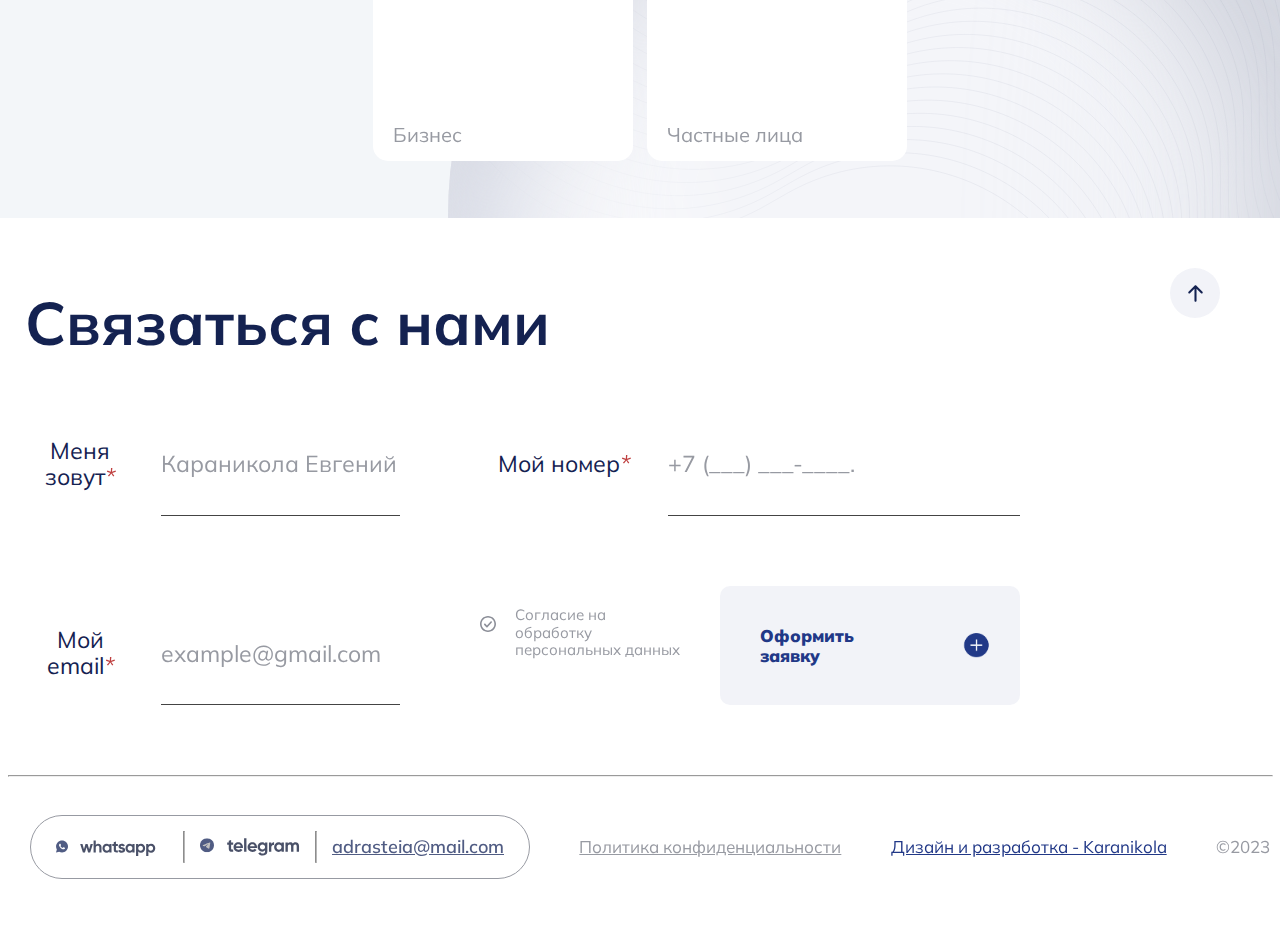
==== commit b0df50db: "Испарвление текста, добавление заголовков низких уровней" ====
--- a/index.html
+++ b/index.html
@@ -197,15 +197,13 @@
                         <li>
                             <img class="how-work-images" src="/Images/Actions.svg" alt="Second from How we work">
                             <img class="how-work-images-Pc" src="/Images/clipboard-check.svg" alt="2">
-                            <p class="how-work-text">Составляем план действий</p>
+                            <h3 class="how-work-text">Составляем план действий</h3>
                             <p class="how-work-number">02</p>
                         </li>
                         <li>
                             <img class="how-work-images" src="/Images/Result.svg" alt="Third from How we work">
                             <img class="how-work-images-Pc" src="/Images/attachment.svg" alt="3">
-                            <h3>
-                                <p class="how-work-text">Предоставляем результат</p>
-                            </h3>
+                                <h3 class="how-work-text">Предоставляем результат</h3>
                             <p class="how-work-number">03</p>
                         </li>
                     </ol>
@@ -268,9 +266,7 @@
                         <button class="button-font-nonebox-1 sr-only">ㅤ</button>
                     </div>
                     <div class="div-button-2-Pc">
-                        <h4>
-                            <p class="text-button-Pc-2">Оформить заявку</p>
-                        </h4>
+                            <h3 class="text-button-Pc-2">Оформить заявку</h3>
                         <button class="button-font-nonebox-1-Pc-2 sr-only">ㅤ</button>
                     </div>
                     <label class="text-agreement">
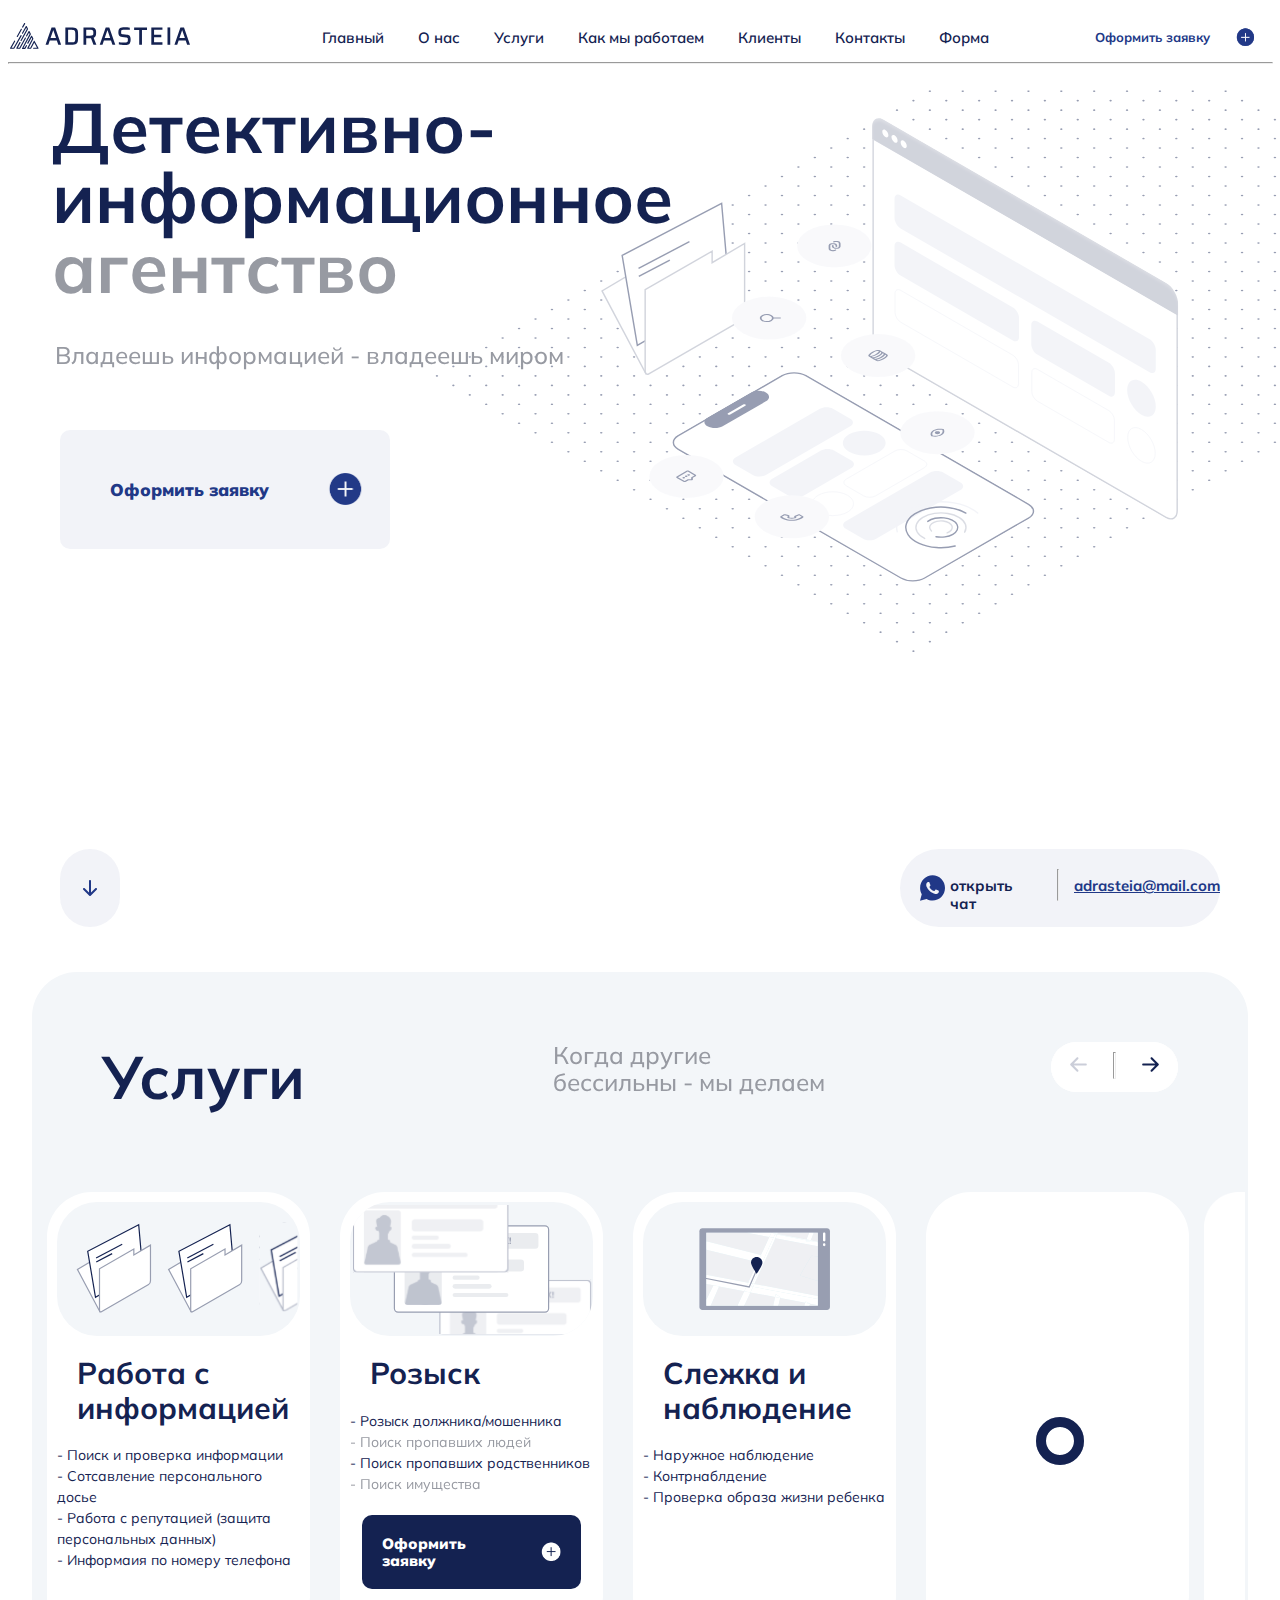
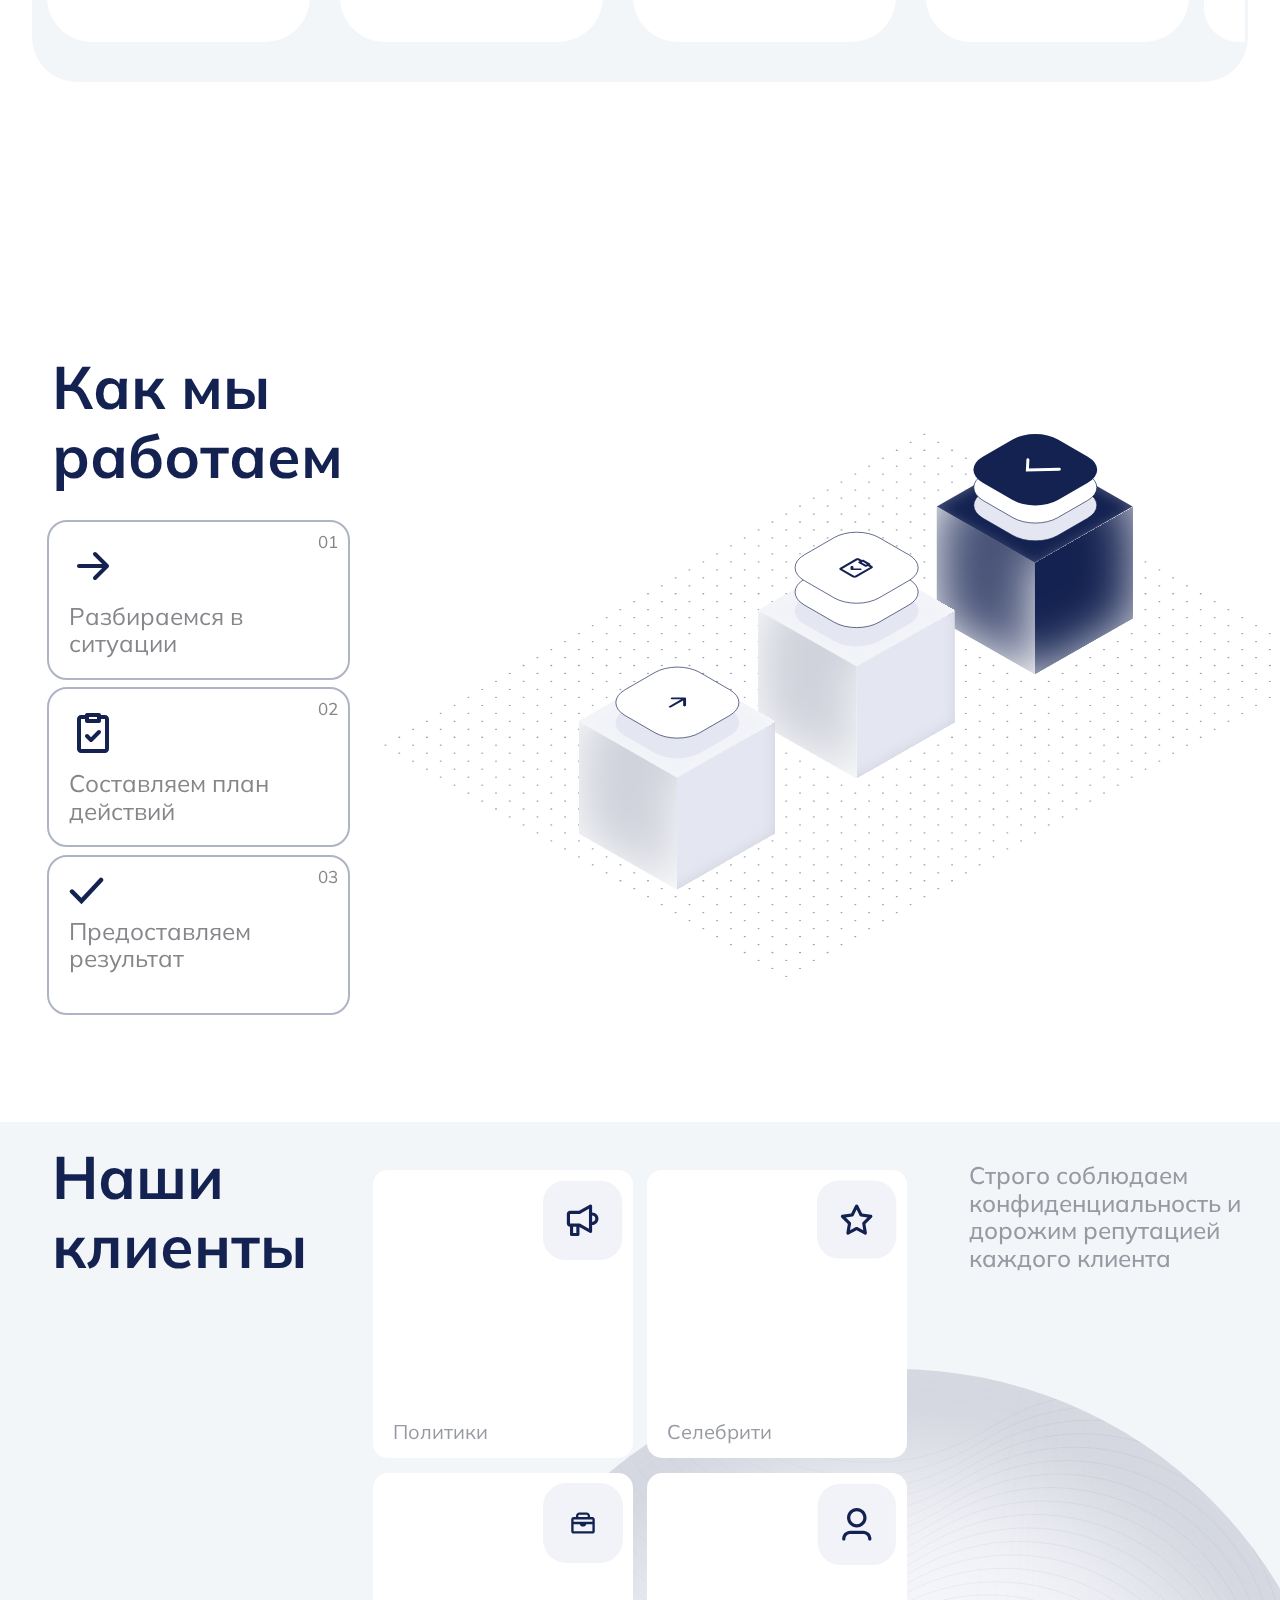
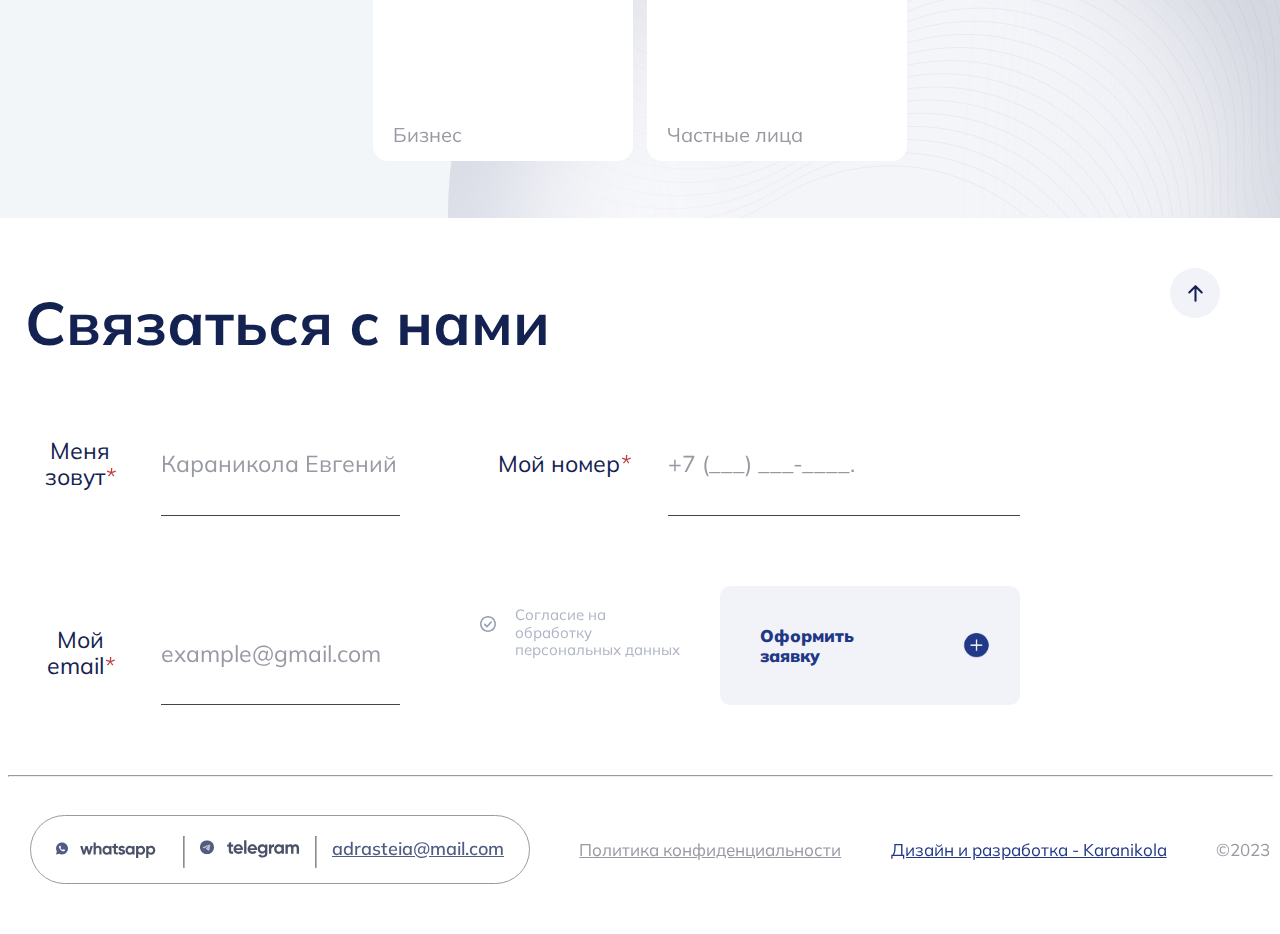
==== commit 7c8cf49a: "Завершение добавления доступности" ====
--- a/index.html
+++ b/index.html
@@ -14,10 +14,13 @@
 </head>
 
 <body>
+    <a class="skip-link" href="#Uslugi">
+        Перейти к контенту
+      </a>
     <header id="start">
-        <a href="#" class="logo-a sr-only" target="_blank"><img class="logo" src="/Images/Logotip.svg" alt="Logotip">
+        <a href="#" class="logo-a" target="_blank"><img class="logo" src="/Images/Logotip.svg" alt="Logotip">
         </a>
-        <nav class="hede-href-displ">
+        <nav class="hede-href-displ" aria-label="Основная навигация">
             <a class="head-href" href="index.html">Главный</a>
             <a class="head-href" href="#Glavn">О нас</a>
             <a class="head-href" href="#Uslugi">Услуги</a>
@@ -26,24 +29,24 @@
             <a class="head-href" href="#Contact">Контакты</a>
             <a class="head-href" href="form.html">Форма</a>
         </nav>
-        <button class="button-settings sr-only"> <img src="/Images/Settings.png" alt="Setting Button"> </button>
+        <button class="button-settings"> <img src="/Images/Settings.png" alt="Setting Button"> </button>
         <div class="div-button-set">
-                <p class="text-button-set">Оформить заявку</p>
-            <button class="button-font-nonebox-1-set sr-only">ㅤ</button>
+            <p class="text-button-set">Оформить заявку</p>
+            <button class="button-font-nonebox-1-set" aria-label="Оформить заявку">ㅤ</button>
         </div>
     </header>
     <hr>
     <main>
-        <section class="sect1" id="Glavn">
+        <section class="sect1" id="Glavn" aria-label="Основная информация">
             <div class="wrapper">
                 <h1>
                     <span class="blue-text">Детективно-информационное</span>
                     <span class="gray-text">агентство</span>
                 </h1>
-                    <h2 class="text-p-head" id="sect1-p-head">Владеешь информацией - владеешь миром</h2>
+                <h2 class="text-p-head" id="sect1-p-head">Владеешь информацией - владеешь миром</h2>
                 <div class="div-button-Pc">
                     <h3 class="text-button-Pc">Оформить заявку</h3>
-                    <button class="button-font-nonebox-1-Pc">ㅤ</button>
+                    <button class="button-font-nonebox-1-Pc" aria-label="Оформить заявку">ㅤ</button>
                 </div>
             </div>
 
@@ -53,14 +56,14 @@
 
             <div class="div-button">
                 <p class="text-button">Оформить заявку</p>
-                <button class="button-font-nonebox-1">ㅤ</button>
+                <button class="button-font-nonebox-1" aria-label="Оформить заявку">ㅤ</button>
             </div>
             <div class="bottom-of-sect1">
-                <nav>
+                <nav aria-label="Стрелка для перехода в конец страницы">
                     <a class="arrow sr-only" href="#end">ㅤ</a>
                 </nav>
 
-                <div class="whatsapp sr-only">
+                <div class="whatsapp">
                     <img src="/Images/WhatsApp.svg" alt="WhatsApp">
                     <a href="#" class="chat">открыть чат</a>
                     <hr class="whatsapp-hr">
@@ -68,12 +71,12 @@
                 </div>
             </div>
         </section>
-        <section class="sect-uslugi" id="Uslugi">
+        <section class="sect-uslugi" id="Uslugi" aria-label="Услуги">
             <div class="wrapper">
                 <div class="all-uslugs">
                     <div class="uslugi-header">
                         <h2>Услуги</h2>
-                            <h3 class="text-p-head uslug-text">Когда другие бессильны - мы делаем</h3>        
+                        <h3 class="text-p-head uslug-text">Когда другие бессильны - мы делаем</h3>
                         <div class="left-right-button">
                             <button class="sr-only">
                                 <img src="/Images/arrow-left.svg" alt="Arrow for navigation left">
@@ -112,8 +115,8 @@
                                     <li>Информаия по номеру телефона</li>
                                 </ul>
                                 <div class="div-button-uslug">
-                                    <p class="text-button-box">Оформить заявку</p>
-                                    <button class="button-font-box sr-only">ㅤ</button>
+                                    <p class="text-button-box" aria-label="Оформить заявку">Оформить заявку</p>
+                                    <button class="button-font-box">ㅤ</button>
                                 </div>
                             </div>
                         </li>
@@ -131,7 +134,7 @@
                                 </ul>
                                 <div class="div-button-uslug">
                                     <p class="text-button-box">Оформить заявку</p>
-                                    <button class="button-font-box sr-only">ㅤ</button>
+                                    <button class="button-font-box sr-only" aria-label="Оформить заявку">ㅤ</button>
                                 </div>
                             </div>
                         </li>
@@ -147,7 +150,7 @@
                                     <li>Проверка образа жизни ребенка</li>
                                 </ul>
                                 <div class="div-button-uslug">
-                                    <p class="text-button-box">Оформить заявку</p>
+                                    <p class="text-button-box" aria-label="Оформить заявку">Оформить заявку</p>
                                     <button class="button-font-box sr-only">ㅤ</button>
                                 </div>
                             </div>
@@ -168,7 +171,7 @@
                                     </ul>
                                     <div class="div-button-uslug">
                                         <p class="text-button-box">Оформить заявку</p>
-                                        <button class="button-font-box sr-only">ㅤ</button>
+                                        <button class="button-font-box sr-only" aria-label="Оформить заявку">ㅤ</button>
                                     </div>
                                 </div>
 
@@ -183,7 +186,7 @@
                 </div>
             </div>
         </section>
-        <section class="sect-how-work" id="How-work">
+        <section class="sect-how-work" id="How-work" aria-label="Как мы работаем">
             <div class="Pc-how-work">
                 <h2>Как мы работаем</h2>
                 <div class="spisok">
@@ -191,7 +194,7 @@
                         <li>
                             <img class="how-work-images" src="/Images/Situation.svg" alt="First from How we work">
                             <img class="how-work-images-Pc" src="/Images/arrow-right-howwork.svg" alt="1">
-                                <h3 class="how-work-text">Разбираемся в ситуации</h3>
+                            <h3 class="how-work-text">Разбираемся в ситуации</h3>
                             <p class="how-work-number">01</p>
                         </li>
                         <li>
@@ -203,7 +206,7 @@
                         <li>
                             <img class="how-work-images" src="/Images/Result.svg" alt="Third from How we work">
                             <img class="how-work-images-Pc" src="/Images/attachment.svg" alt="3">
-                                <h3 class="how-work-text">Предоставляем результат</h3>
+                            <h3 class="how-work-text">Предоставляем результат</h3>
                             <p class="how-work-number">03</p>
                         </li>
                     </ol>
@@ -211,7 +214,7 @@
             </div>
             <img class="bg-sect-how-work" src="/Images/How-wrok-BG.svg" alt="Background for How we work">
         </section>
-        <section class="sect" id="Clients">
+        <section class="sect" id="Clients" aria-label="Наши клиенты">
             <div class="wrapper">
                 <div class="all-clients">
                     <h2 class="Our_Clients">Наши клиенты</h2>
@@ -239,11 +242,11 @@
                 </div>
             </div>
         </section>
-        <section class="sect" id="Contact">
+        <section class="sect" id="Contact" aria-label="Наши контакты">
             <div class="wrapper">
                 <div class="div-arrow-up">
                     <h2 class="svyaz">Связаться с нами</h2>
-                    <nav>
+                    <nav aria-label="Стрелка для перехода в начало страницы">
                         <a class="arrow-up sr-only" href="#start">ㅤ</a>
                     </nav>
                 </div>
@@ -263,11 +266,11 @@
                     </div>
                     <div class="div-button-2">
                         <p class="text-button">Оформить заявку</p>
-                        <button class="button-font-nonebox-1 sr-only">ㅤ</button>
+                        <button class="button-font-nonebox-1" aria-label="Оформить заявку">ㅤ</button>
                     </div>
                     <div class="div-button-2-Pc">
-                            <h3 class="text-button-Pc-2">Оформить заявку</h3>
-                        <button class="button-font-nonebox-1-Pc-2 sr-only">ㅤ</button>
+                        <h3 class="text-button-Pc-2">Оформить заявку</h3>
+                        <button class="button-font-nonebox-1-Pc-2 sr-only" aria-label="Оформить заявку">ㅤ</button>
                     </div>
                     <label class="text-agreement">
                         <input type="checkbox" name="Agreement" class="real-checkbox"
--- a/css/style.css
+++ b/css/style.css
@@ -6,6 +6,7 @@
 
 html {
     box-sizing: border-box;
+    scroll-behavior: smooth;
 }
 
 *,
@@ -29,6 +30,10 @@
     transition: 0.3s;
 }
 
+:focus{
+    transform: scale(1.05);
+    transition: 0.3s;
+}
 
 :root {
     font-size: 62.5%;
@@ -41,6 +46,22 @@
     font-family: 'Mulish', sans-serif;
     font-size: 1.5rem;
     color: var(--blue-color);
+}
+
+.skip-link {
+    display: block;
+    position: absolute;
+    top: 0;
+    left: 50%;
+    padding: 10px 15px;
+    color: white;
+    background: var(--light-blue-color);
+    transform: translateY(-100%);
+  }
+
+.skip-link:focus {
+    transform: translateY(20%);
+    color: white;
 }
 
 html, body { height: 100%;}
@@ -492,7 +513,7 @@
     margin: 20px;
     margin-right: auto;
     width: 50%;
-    filter: contrast(0.5);
+    filter: contrast(1);
 }
 
 .real-checkbox {
@@ -861,13 +882,14 @@
         font-weight: 700;
         color: var(--blue-color);
         text-decoration: none;
-        margin-top: 22px;
+        margin-top: 28px;
     }
 
     .whatsapp-hr {
         width: 0.2px;
         height: 30px;
         margin: 15px;
+        margin-top: 20px;
         color: var(--gray-color);
     }
 
@@ -875,7 +897,7 @@
         font-size: 1.5rem;
         font-weight: 700;
         color: var(--light-blue-color);
-        margin-top: 22px;
+        margin-top: 28px;
     }
 
     .bottom-of-sect1 {
